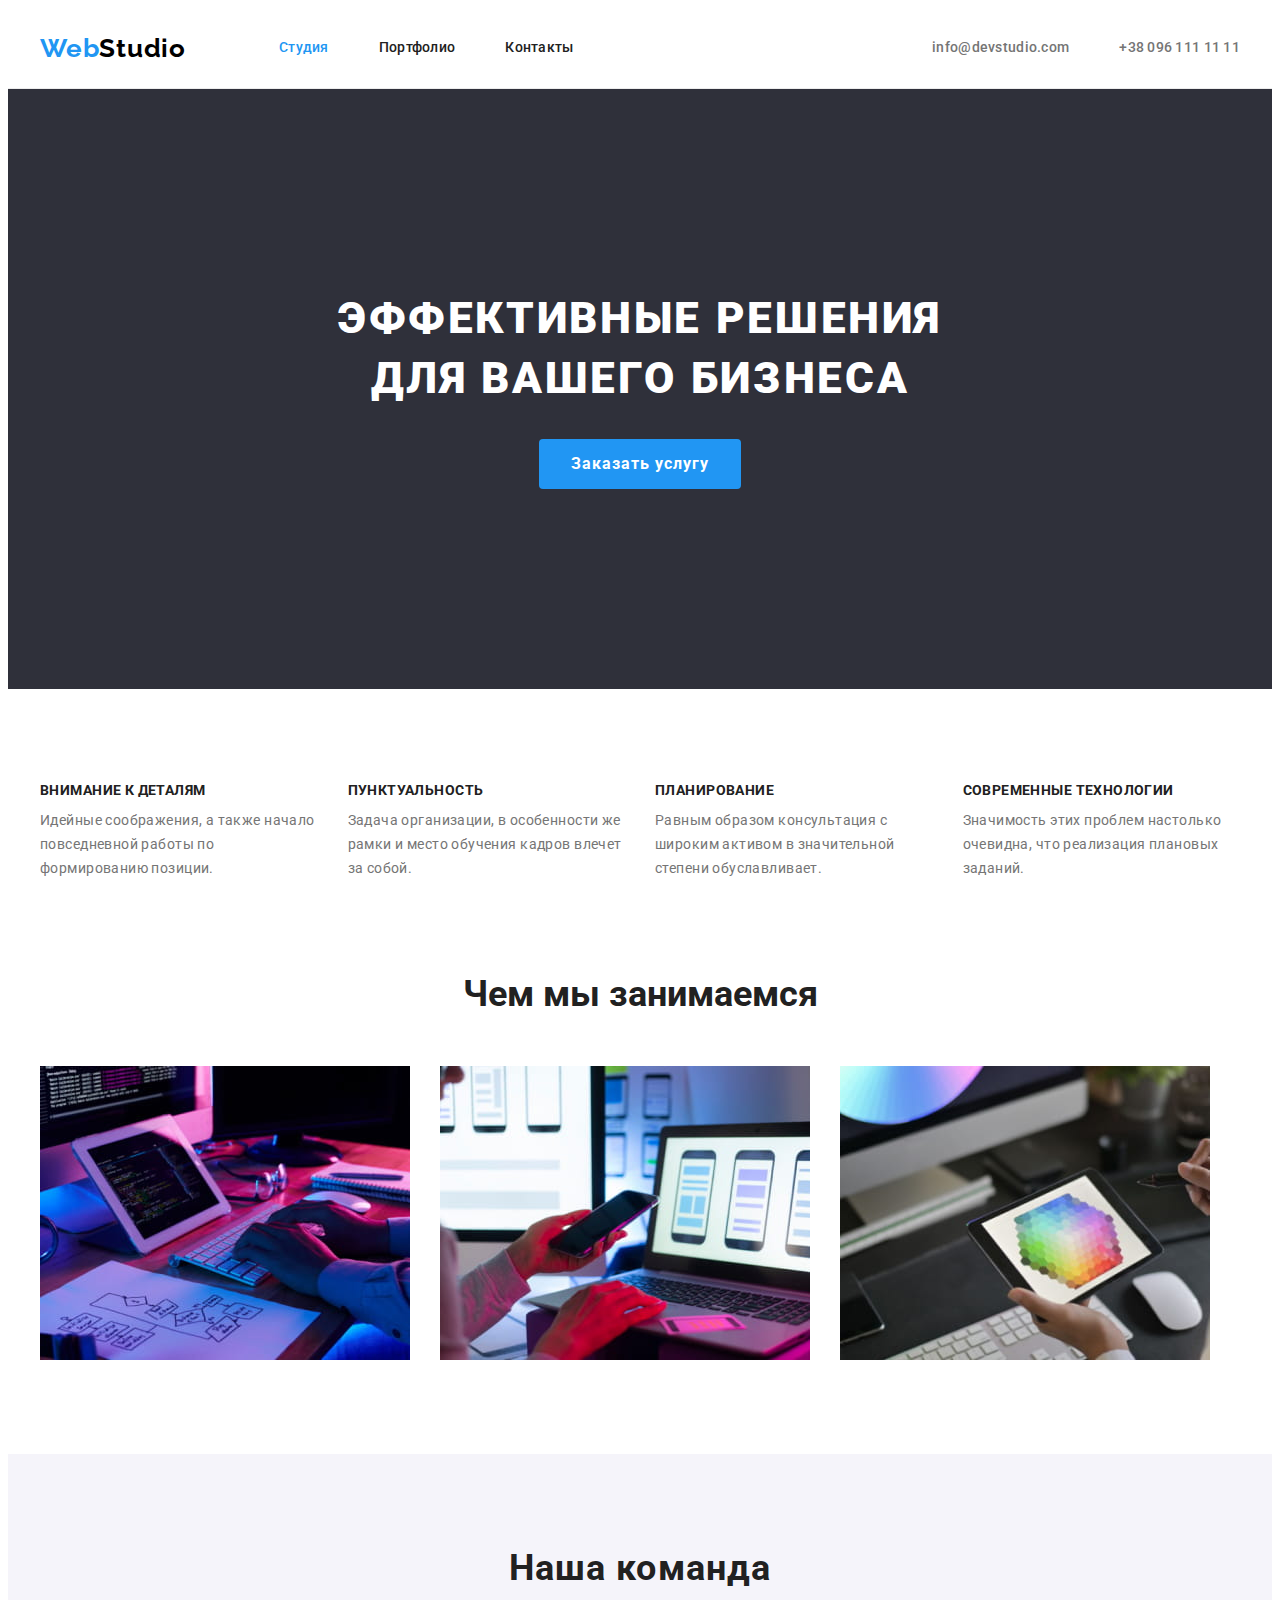
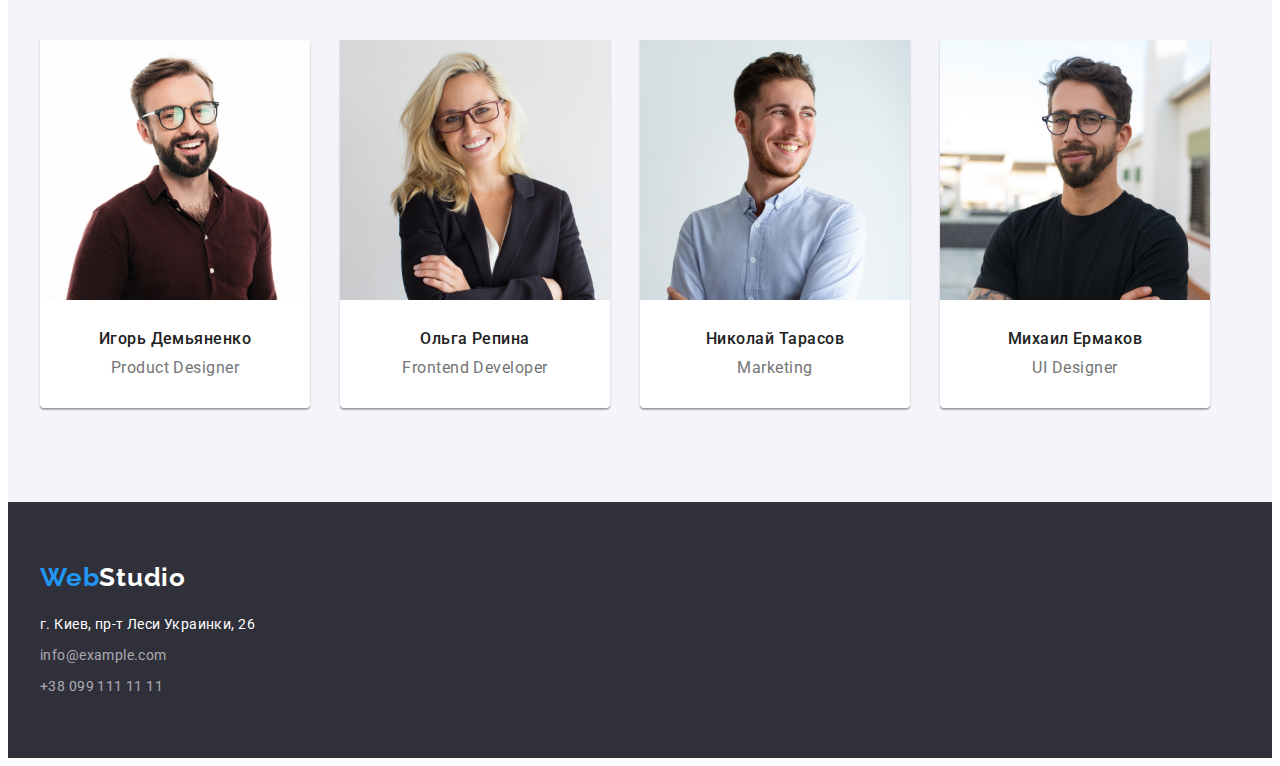
==== index.html @ 776e7631 "Initial commit" ====
<!DOCTYPE html>
<html lang="ru">
  <head>
    <meta charset="UTF-8" />
    <meta http-equiv="X-UA-Compatible" content="IE=edge" />
    <meta name="viewport" content="width=device-width, initial-scale=1.0" />
    <link rel="preconnect" href="https://fonts.googleapis.com" />
    <link rel="preconnect" href="https://fonts.gstatic.com" crossorigin />
    <link
      href="https://fonts.googleapis.com/css2?family=Raleway:wght@700&family=Roboto:wght@400;500;700;900&display=swap"
      rel="stylesheet"
    />
    <link
      rel="stylesheet"
      href="https://cdnjs.cloudflare.com/ajax/libs/modern-normalize/1.1.0/modern-normalize.min.css"
      integrity="sha512-wpPYUAdjBVSE4KJnH1VR1HeZfpl1ub8YT/NKx4PuQ5NmX2tKuGu6U/JRp5y+Y8XG2tV+wKQpNHVUX03MfMFn9Q=="
      crossorigin="anonymous"
      referrerpolicy="no-referrer"
    />
    <link rel="stylesheet" href="./css/styles.css" />

    <title>Студия</title>
  </head>
  <body>
    <!--header-->
    <header class="header">
      <div class="conteiner header-conteiner">
        <nav class="nav">
          <a class="logo link" href="./index.html"><span class="logo-item">Web</span>Studio</a>
          <ul class="list menu-nav">
            <li class="item"><a class="nav-link link current" href="./index.html">Студия</a></li>
            <li class="item"><a class="nav-link link" href="./portfolio.html">Портфолио</a></li>
            <li class="item"><a class="nav-link link" href="./index.html">Контакты</a></li>
          </ul>
        </nav>
        <ul class="list list-contacts">
          <li class="item">
            <a class="link contact" href="mail:info@devstudio.com">info@devstudio.com</a>
          </li>
          <li class="item">
            <a class="link contact" href="tel:+380961111111">+38 096 111 11 11</a>
          </li>
        </ul>
      </div>
    </header>

    <main>
      <!--hero-->
      <section class="hero">
        <div class="conteiner">
          <h1 class="hero-title">Эффективные решения для вашего бизнеса</h1>
          <button class="hero-button" type="button">Заказать услугу</button>
        </div>
      </section>

      <!--services-->
      <section class="services section">
        <div class="conteiner services-flex">
          <h2 class="visualli-hedden">Наши преимущества</h2>
          <ul class="services-list list">
            <li class="services-item">
              <h3 class="title">Внимание к деталям</h3>
              <p class="text">
                Идейные соображения, а также начало повседневной работы по формированию позиции.
              </p>
            </li>
            <li class="services-item">
              <h3 class="title">Пунктуальность</h3>
              <p class="text">
                Задача организации, в особенности же рамки и место обучения кадров влечет за собой.
              </p>
            </li>
            <li class="services-item">
              <h3 class="title">Планирование</h3>
              <p class="text">
                Равным образом консультация с широким активом в значительной степени обуславливает.
              </p>
            </li>
            <li class="services-item">
              <h3 class="title">Современные технологии</h3>
              <p class="text">
                Значимость этих проблем настолько очевидна, что реализация плановых заданий.
              </p>
            </li>
          </ul>
        </div>
      </section>
      <!-- work -->
      <section class="work section">
        <div class="conteiner work-conteiner">
          <h2 class="work-title">Чем мы занимаемся</h2>
          <ul class="work-list list">
            <li class="work-item">
              <img src="./images/img1.jpg" alt="работа над кодом сайта" width="370" height="294" />
            </li>
            <li class="work-item">
              <img
                src="./images/img2.jpg"
                alt="работа над видом сайта для мобильних утройств"
                width="370"
                height="294"
              />
            </li>
            <li class="work-item">
              <img
                src="./images/img3.jpg"
                alt="работа над дизайном сайта"
                width="370"
                height="294"
              />
            </li>
          </ul>
        </div>
      </section>

      <!--team-->
      <section class="team section">
        <div class="conteiner">
          <h2 class="team-title">Наша команда</h2>
          <ul class="team-list list">
            <li class="time-item">
              <img
                src="./images/portret1.jpg"
                alt="Игорь Демьяненко сотрудник"
                width="270"
                height="260"
              />
              <div class="team-conteiner">
                <h3 class="title">Игорь Демьяненко</h3>
                <p class="text">Product Designer</p>
              </div>
            </li>
            <li class="time-item">
              <img
                src="./images/portret2.jpg"
                alt="Ольга Репина сотрудник"
                width="270"
                height="260"
              />
              <div class="team-conteiner">
                <h3 class="title">Ольга Репина</h3>
                <p class="text">Frontend Developer</p>
              </div>
            </li>
            <li class="time-item">
              <img
                src="./images/portret3.jpg"
                alt="Николай Тарасов сотрудник"
                width="270"
                height="260"
              />
              <div class="team-conteiner">
                <h3 class="title">Николай Тарасов</h3>
                <p class="text">Marketing</p>
              </div>
            </li>
            <li class="time-item">
              <img
                src="./images/portret4.jpg"
                alt="Михаил Ермаков сотрудник"
                width="270"
                height="260"
              />
              <div class="team-conteiner">
                <h3 class="title">Михаил Ермаков</h3>
                <p class="text">UI Designer</p>
              </div>
            </li>
          </ul>
        </div>
      </section>
    </main>

    <!--footer-->
    <footer class="footer">
      <div class="conteiner">
        <a class="logo-footer link" href="./index.html"><span class="logo-item">Web</span>Studio</a>

        <address>
          <ul class="list contact">
            <li class="contact-item">
              <a
                class="address-studio link"
                href="https://goo.gl/maps/S373YZFrBdUXJ2mw8"
                rel="noopener nofollow noreferrer"
                target="_blank"
              >
                г. Киев, пр-т Леси Украинки, 26
              </a>
            </li>
            <li class="contact-item">
              <a class="address-contact link" href="mail:info@example.com">info@example.com</a>
            </li>
            <li class="contact-item">
              <a class="address-contact link" href="tel:+380991111111">+38 099 111 11 11</a>
            </li>
          </ul>
        </address>
      </div>
    </footer>
  </body>
</html>
---- css/styles.css ----
:root {
  /* fonts */
  --mein-txt: 'Roboto';
  --secondors-txt: 'Raleway';

  /* text color */
  --mein-text-color: #757575;
  --text-color: #212121;
  --footer-secondori-color: rgba(255, 255, 255, 0.6);
  --logo-txt-color: #000000;
  --white-txt-color: #ffffff;

  /* bg color */
  --hero-bg-color: #2f303a;
  --bg-team: #f5f4fa;
  --white-bg-color: #ffffff;

  /* others */
  --accent-color: #2196f3;
  --button-accent: #188ce8;
  --border-hero-cl: #ececec;
  --border-project-cl: #eeeeee;
}

body {
  color: var(--mein-text-color);
  background-color: var(--white-bg-color);
  font-family: var(--mein-txt), sans-serif;
  font-size: 14px;
}

p,
h1,
h2,
h3,
h4 {
  margin: 0;
}

img {
  display: block;
  max-width: 100%;
  height: auto;
}

address {
  font-style: normal;
}

.section {
  padding-top: 94px;
  padding-bottom: 94px;
}

.conteiner {
  width: 1200px;
  padding-left: 15px;
  padding-right: 15px;
  margin-right: auto;
  margin-left: auto;

  /* outline: 1px solid tomato; */
}

.link {
  text-decoration: none;
}

.list {
  margin: 0;
  padding: 0;
  list-style: none;
}

.visualli-hedden {
  position: absolute;
  width: 1px;
  height: 1px;
  margin: -1px;
  border: 0;
  padding: 0;

  white-space: nowrap;
  clip-path: inset(100%);
  clip: rect(0 0 0 0);
  overflow: hidden;
  pointer-events: none;
  position: absolute;
}
/* index.html */

/* header */

.header {
  border-bottom: 1px solid var(--border-hero-cl);
}

.nav .logo,
.logo-footer {
  color: var(--logo-txt-color);
  font-family: 'Raleway', sans-serif;
  font-weight: 700;
  font-size: 26px;
  line-height: 1.19;
  letter-spacing: 0.03em;
}

.logo.link {
  margin-right: 93px;
}

.logo-item {
  color: var(--accent-color);
}

/* header nav */

.menu-nav,
.list-contacts,
.header-conteiner,
.nav,
.logo.link {
  display: flex;
  align-self: center;
}

.menu-nav > .item:not(:last-child),
.list-contacts > .item:not(:last-child) {
  margin-right: 50px;
}

.nav-link {
  display: inline-block;
  padding-top: 32px;
  padding-bottom: 32px;

  color: var(--text-color);
  font-weight: 500;
  line-height: 1.14;
  letter-spacing: 0.02em;
}

/* header contact */

.list-contacts {
  margin-left: auto;
}

.link.contact {
  display: inline-block;
  padding-top: 32px;
  padding-bottom: 32px;

  color: var(--mein-text-color);
  font-weight: 500;
  line-height: 1.14;
  letter-spacing: 0.02em;
}

.list .link.current,
.list .link:hover,
.list .link:focus {
  color: var(--accent-color);
}

/* hero */

.hero {
  padding: 200px 0;
  background: var(--hero-bg-color);
}
.hero-title {
  display: block;
  width: 696px;
  margin-right: auto;
  margin-left: auto;
  margin-bottom: 30px;

  color: var(--white-txt-color);
  font-weight: 900;
  font-size: 44px;
  line-height: 1.36;
  text-align: center;
  letter-spacing: 0.06em;
  text-transform: uppercase;
}

.hero-button {
  display: block;
  min-width: 200px;
  min-height: 50px;
  margin-right: auto;
  margin-left: auto;
  border: 0;
  padding: 10px 32px;

  color: var(--white-txt-color);
  background-color: var(--accent-color);
  font-family: inherit;
  cursor: pointer;
  font-weight: 700;
  font-size: 16px;
  line-height: 1.88;
  letter-spacing: 0.06em;
  border-radius: 4px;
}

.hero-button:hover,
.hero-button:focus {
  background-color: var(--button-accent);
}

/* main */

.services .title {
  color: var(--text-color);
}

/* services */

.services-flex .services-list {
  display: flex;
  flex-wrap: wrap;
}

.services-item {
  width: 270px;
  margin-right: 30px;
  flex-basis: calc((100% - 90px) / 4);
}

.services-item:nth-child(4n) {
  margin-right: 0;
}

.services .title {
  margin-bottom: 10px;
  font-size: 14px;
  font-weight: 700;
  line-height: 1.14;
  letter-spacing: 0.03em;
  text-transform: uppercase;
}

.services .text {
  line-height: 1.71;
  letter-spacing: 0.03em;
}

/* work */

.work {
  padding-top: 0;
}

.work-title {
  margin-bottom: 50px;

  color: var(--text-color);
  font-weight: 700;
  font-size: 36px;
  line-height: 1.16;
  text-align: center;
}

.work-list {
  display: flex;
  flex-wrap: wrap;
}

.work-item {
  margin-right: 30px;
}

.work-item:nth-child(3n) {
  margin-right: 0;
}

/* team */

.team {
  background-color: var(--bg-team);
}

.team-title {
  margin-bottom: 50px;

  color: var(--text-color);
  font-weight: 700;
  font-size: 36px;
  line-height: 1.16;
  letter-spacing: 0.03em;
  text-align: center;
}

.team-list {
  display: flex;
  flex-wrap: wrap;
}

.time-item {
  flex-basis: calc((100% - 30 * 3) / 4);
  margin-right: 30px;

  background-color: #fff;
  box-shadow: 0px 1px 3px rgba(0, 0, 0, 0.12), 0px 1px 1px rgba(0, 0, 0, 0.14),
    0px 2px 1px rgba(0, 0, 0, 0.2);
  border-radius: 0px 0px 4px 4px;
}

.time-item:nth-child(4n) {
  margin-right: 0;
}

.team-conteiner {
  padding-top: 30px;
  padding-bottom: 30px;
}

.team-list .title {
  margin-bottom: 10px;

  text-align: center;
  color: var(--text-color);
  font-weight: 500;
  font-size: 16px;
  letter-spacing: 0.03em;
  line-height: 1.18;
}

.team .text {
  text-align: center;
  font-size: 16px;
  line-height: 1.18;
  letter-spacing: 0.03em;
}
/* footer */

.footer {
  padding-top: 60px;
  padding-bottom: 60px;

  background-color: var(--hero-bg-color);
}

.logo-footer {
  display: inline-block;
  margin-bottom: 20px;
  color: var(--white-txt-color);
}

.contact-item {
  margin-bottom: 7px;
}

.contact-item:last-child {
  margin-bottom: 0;
}

.contact .address-studio {
  color: var(--white-txt-color);
  line-height: 1.71;
  letter-spacing: 0.03em;
}

.contact .address-contact {
  color: var(--footer-secondori-color);
  line-height: 1.71;
  letter-spacing: 0.03em;
}

/* portfolio.html */

.filter-list {
  display: flex;
  justify-content: center;
  margin-bottom: 50px;
}

.filter-item:not(:last-child) {
  margin-right: 8px;
}

.filter .button {
  padding: 6px 22px;
  border: 0;

  color: var(--text-color);
  background: var(--bg-team);

  font-family: inherit;
  cursor: pointer;
  font-weight: 500;
  font-size: 16px;
  line-height: 1.62;
  letter-spacing: 0.03em;
  text-align: center;
  border-radius: 4px;
}
.filter .button:focus,
.filter .button:hover {
  background-color: var(--accent-color);
  color: var(--white-txt-color);

  box-shadow: 0px 3px 1px rgba(0, 0, 0, 0.1), 0px 1px 2px rgba(0, 0, 0, 0.08),
    0px 2px 2px rgba(0, 0, 0, 0.12);
}

.project-list {
  display: flex;
  flex-wrap: wrap;
}

.project-item {
  margin-right: 30px;
  margin-bottom: 30px;
  flex-basis: calc((100% - 30px * 2) / 3);
}

.project-item:nth-child(3n) {
  margin-right: 0;
}

.project-item:nth-last-child(-n + 3) {
  margin-bottom: 0;
}

.project-link {
  text-decoration: none;
}

.txt-conteiner {
  padding: 20px 24px;
  border-right: 1px solid var(--border-project-cl);
  border-bottom: 1px solid var(--border-project-cl);
  border-left: 1px solid var(--border-project-cl);
}

.project-list .title {
  color: var(--text-color);
  font-weight: 700;
  font-size: 18px;
  line-height: 2;
  letter-spacing: 0.06em;
}

.project-list .text {
  color: var(--mein-text-color);
  font-size: 16px;
  line-height: 1.88;
  letter-spacing: 0.03em;
}
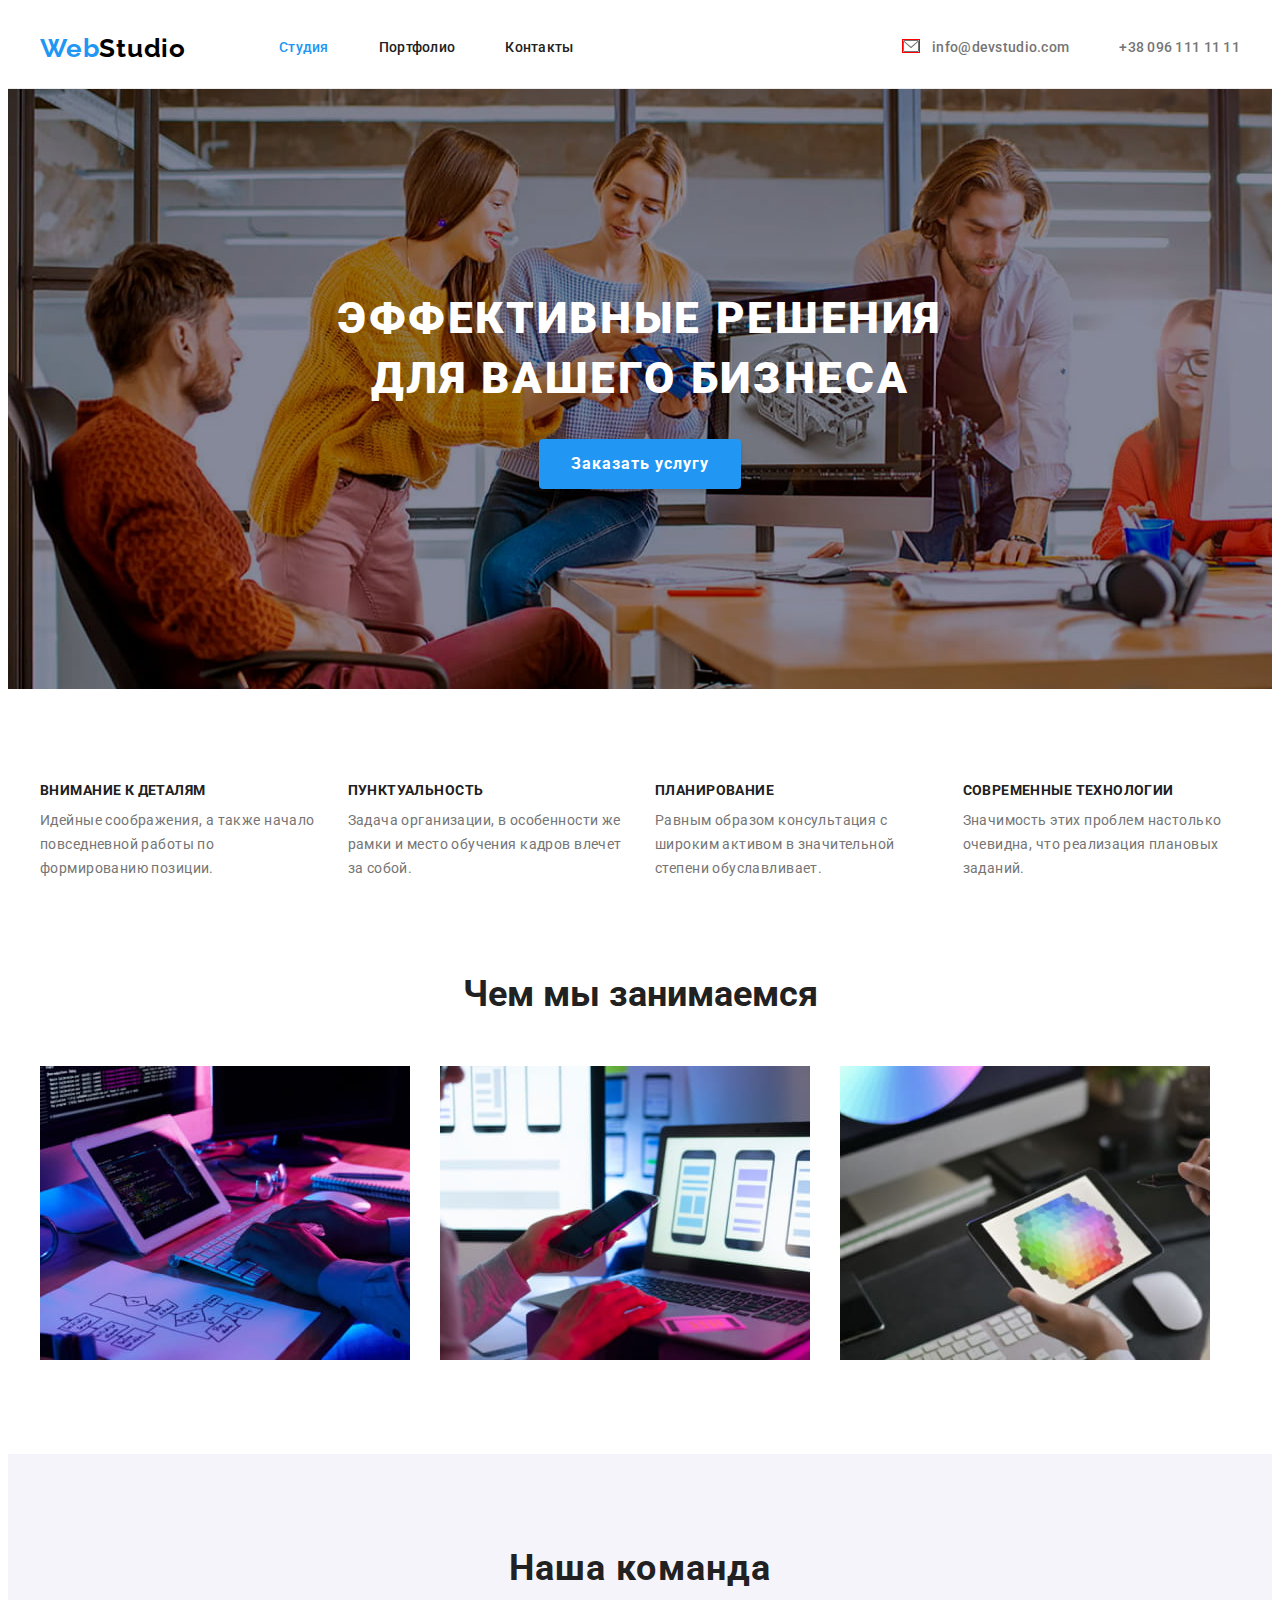
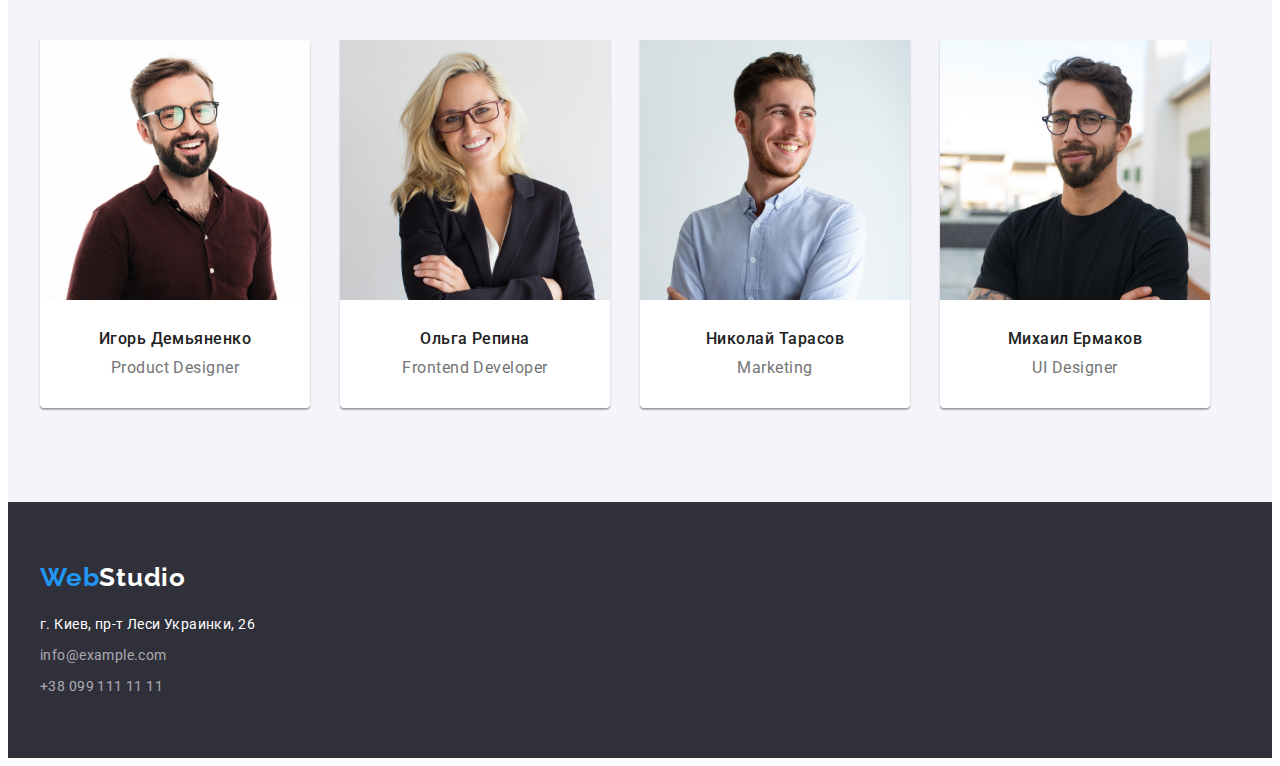
==== commit 6d7be952: "help" ====
--- a/index.html
+++ b/index.html
@@ -34,7 +34,7 @@
           </ul>
         </nav>
         <ul class="list list-contacts">
-          <li class="item">
+          <li class="item icon-envelope">
             <a class="link contact" href="mail:info@devstudio.com">info@devstudio.com</a>
           </li>
           <li class="item">
@@ -43,10 +43,9 @@
         </ul>
       </div>
     </header>
-
     <main>
       <!--hero-->
-      <section class="hero">
+      <section class="hero hero-bg">
         <div class="conteiner">
           <h1 class="hero-title">Эффективные решения для вашего бизнеса</h1>
           <button class="hero-button" type="button">Заказать услугу</button>
--- a/css/styles.css
+++ b/css/styles.css
@@ -157,6 +157,18 @@
   letter-spacing: 0.02em;
 }
 
+.icon-envelope::before {
+  display: inline-block;
+  content: '';
+  background-image: url(../images/envelope.svg);
+  margin-right: 10px;
+  align-items: center;
+
+  width: 16px;
+  height: 12px;
+  outline: 1px solid red;
+}
+
 .list .link.current,
 .list .link:hover,
 .list .link:focus {
@@ -167,8 +179,14 @@
 
 .hero {
   padding: 200px 0;
-  background: var(--hero-bg-color);
-}
+
+  background-color: var(--hero-bg-color);
+}
+
+.hero-bg {
+  background-image: url(../images/bg-hero.jpg);
+}
+
 .hero-title {
   display: block;
   width: 696px;
@@ -194,8 +212,6 @@
   border: 0;
   padding: 10px 32px;
 
-  color: var(--white-txt-color);
-  background-color: var(--accent-color);
   font-family: inherit;
   cursor: pointer;
   font-weight: 700;
@@ -203,6 +219,10 @@
   line-height: 1.88;
   letter-spacing: 0.06em;
   border-radius: 4px;
+
+  box-shadow: 0px 4px 4px rgba(0, 0, 0, 0.15);
+  color: var(--white-txt-color);
+  background-color: var(--accent-color);
 }
 
 .hero-button:hover,
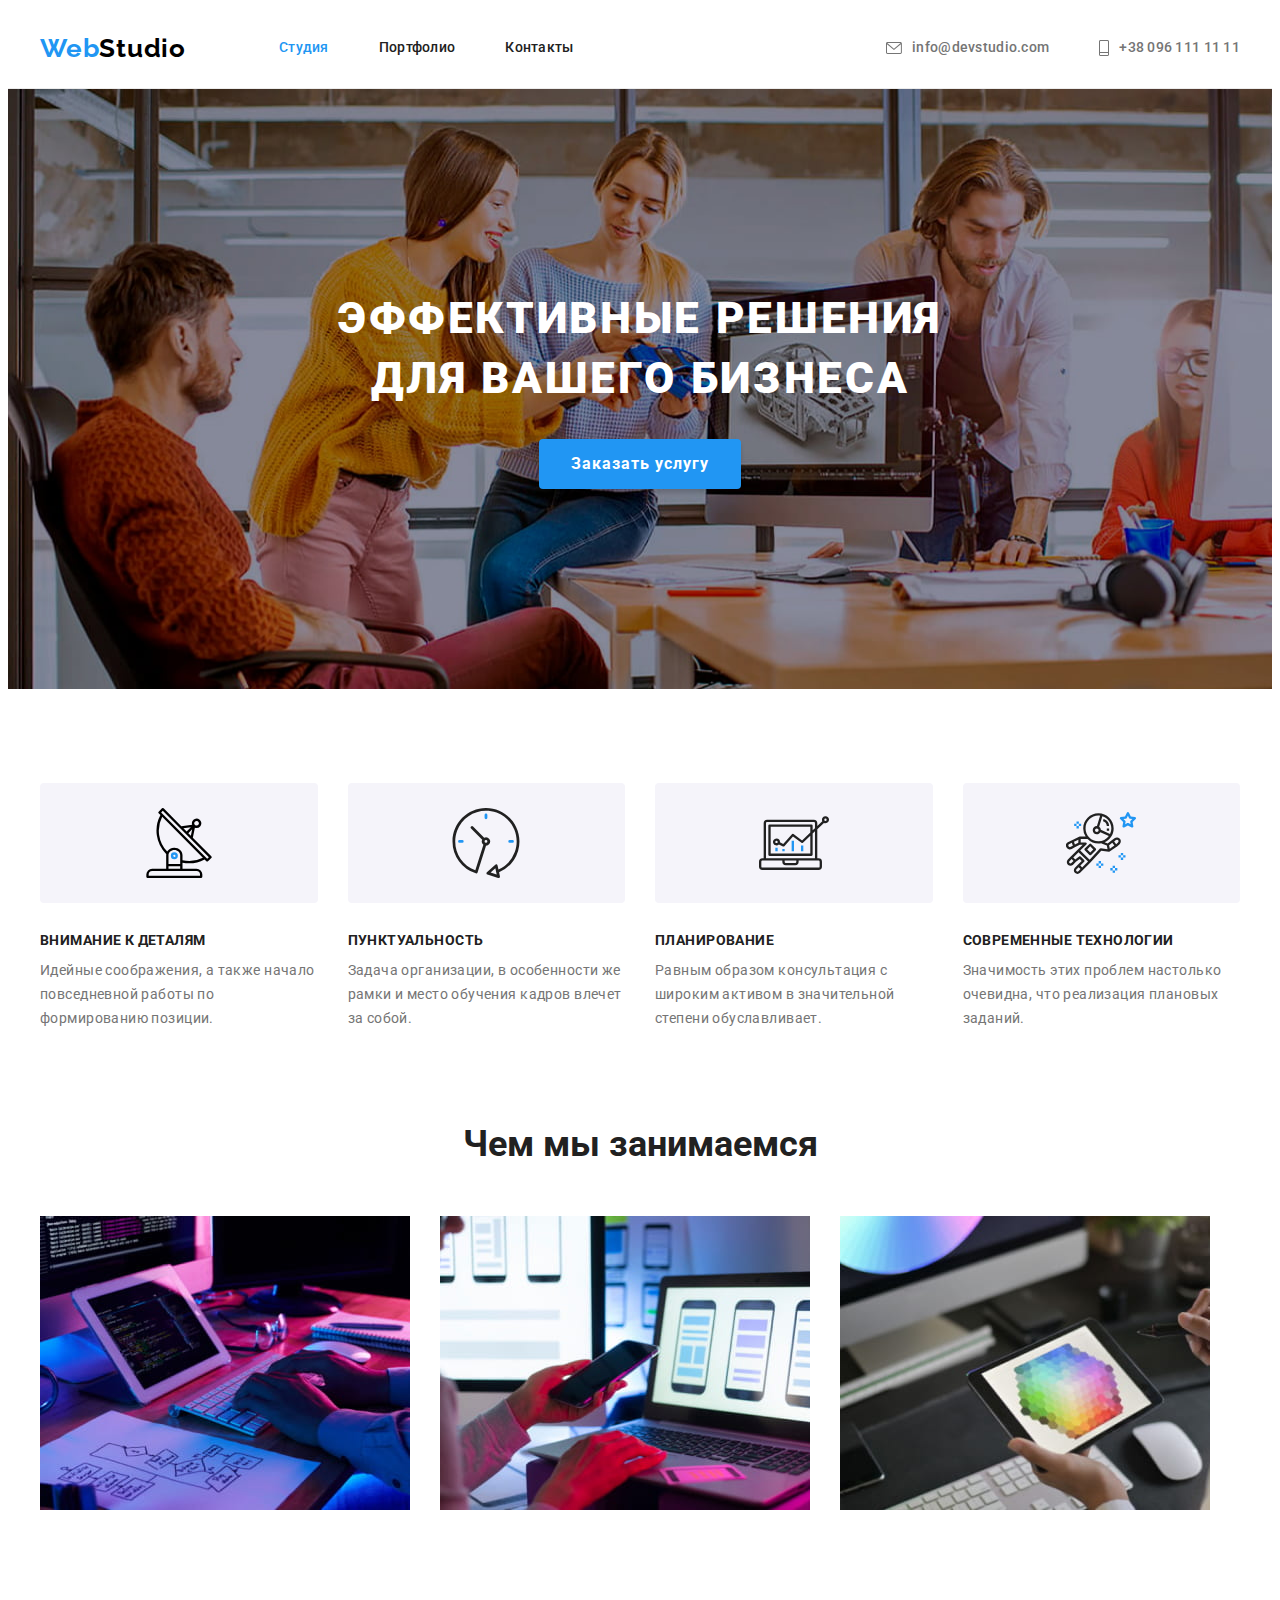
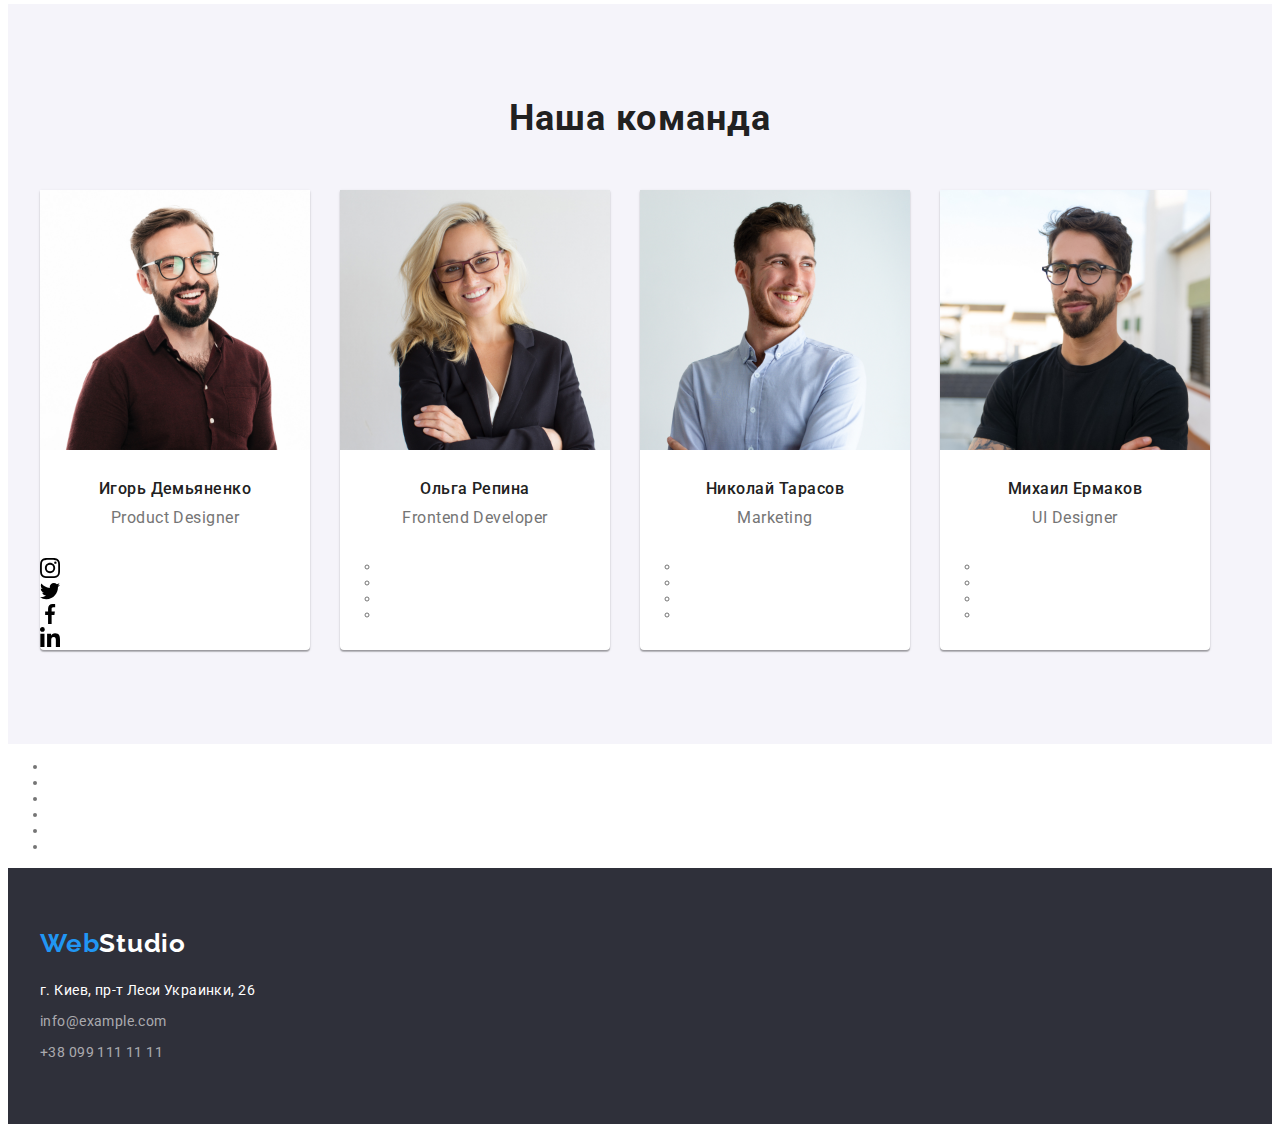
==== commit b84af6d5: "add svg" ====
--- a/index.html
+++ b/index.html
@@ -4,6 +4,7 @@
     <meta charset="UTF-8" />
     <meta http-equiv="X-UA-Compatible" content="IE=edge" />
     <meta name="viewport" content="width=device-width, initial-scale=1.0" />
+    <title>Студия</title>
     <link rel="preconnect" href="https://fonts.googleapis.com" />
     <link rel="preconnect" href="https://fonts.gstatic.com" crossorigin />
     <link
@@ -18,9 +19,8 @@
       referrerpolicy="no-referrer"
     />
     <link rel="stylesheet" href="./css/styles.css" />
-
-    <title>Студия</title>
   </head>
+
   <body>
     <!--header-->
     <header class="header">
@@ -34,11 +34,17 @@
           </ul>
         </nav>
         <ul class="list list-contacts">
-          <li class="item icon-envelope">
-            <a class="link contact" href="mail:info@devstudio.com">info@devstudio.com</a>
+          <li class="item header-contact-item">
+            <svg class="icon-envelope" width="16px" height="12px">
+              <use href="./images/symbol-defs.svg#icon-envelope"></use>
+            </svg>
+            <a class="link contact" href="mail:info@devstudio.com"> info@devstudio.com </a>
           </li>
-          <li class="item">
-            <a class="link contact" href="tel:+380961111111">+38 096 111 11 11</a>
+          <li class="item header-contact-item">
+            <svg class="icon-vector" width="10px" height="16px">
+              <use href="./images/symbol-defs.svg#icon-vector"></use>
+            </svg>
+            <a class="link contact" href="tel:+380961111111"> +38 096 111 11 11 </a>
           </li>
         </ul>
       </div>
@@ -56,6 +62,28 @@
       <section class="services section">
         <div class="conteiner services-flex">
           <h2 class="visualli-hedden">Наши преимущества</h2>
+          <ul class="list-icon list">
+            <li class="icon-item">
+              <svg class="services-icon" width="70px" height="70px">
+                <use href="./images/symbol-defs.svg#icon-antenna"></use>
+              </svg>
+            </li>
+            <li class="icon-item">
+              <svg class="services-icon" width="70px" height="70px">
+                <use href="./images/symbol-defs.svg#icon-clock"></use>
+              </svg>
+            </li>
+            <li class="icon-item">
+              <svg class="services-icon" width="70px" height="70px  ">
+                <use href="./images/symbol-defs.svg#icon-diagram"></use>
+              </svg>
+            </li>
+            <li class="icon-item">
+              <svg class="services-icon" width="70px" height="70px">
+                <use href="./images/symbol-defs.svg#icon-astronaut"></use>
+              </svg>
+            </li>
+          </ul>
           <ul class="services-list list">
             <li class="services-item">
               <h3 class="title">Внимание к деталям</h3>
@@ -63,19 +91,19 @@
                 Идейные соображения, а также начало повседневной работы по формированию позиции.
               </p>
             </li>
-            <li class="services-item">
+            <li class="services-item icon-clock">
               <h3 class="title">Пунктуальность</h3>
               <p class="text">
                 Задача организации, в особенности же рамки и место обучения кадров влечет за собой.
               </p>
             </li>
-            <li class="services-item">
+            <li class="services-item icon-diagram">
               <h3 class="title">Планирование</h3>
               <p class="text">
                 Равным образом консультация с широким активом в значительной степени обуславливает.
               </p>
             </li>
-            <li class="services-item">
+            <li class="services-item icon-astronaut">
               <h3 class="title">Современные технологии</h3>
               <p class="text">
                 Значимость этих проблем настолько очевидна, что реализация плановых заданий.
@@ -128,6 +156,36 @@
                 <h3 class="title">Игорь Демьяненко</h3>
                 <p class="text">Product Designer</p>
               </div>
+              <ul class="list">
+                <li>
+                  <a href="./index.html">
+                    <svg width="20px" height="20px">
+                      <use href="./images/symbol-defs.svg#icon-instagram"></use>
+                    </svg>
+                  </a>
+                </li>
+                <li>
+                  <a href="./index.html">
+                    <svg width="20px" height="20px">
+                      <use href="./images/symbol-defs.svg#icon-twitter"></use>
+                    </svg>
+                  </a>
+                </li>
+                <li>
+                  <a href="./index.html">
+                    <svg width="20px" height="20px">
+                      <use href="./images/symbol-defs.svg#icon-facebook"></use>
+                    </svg>
+                  </a>
+                </li>
+                <li>
+                  <a href="./index.html">
+                    <svg width="20px" height="20px">
+                      <use href="./images/symbol-defs.svg#icon-linkedin"></use>
+                    </svg>
+                  </a>
+                </li>
+              </ul>
             </li>
             <li class="time-item">
               <img
@@ -140,6 +198,12 @@
                 <h3 class="title">Ольга Репина</h3>
                 <p class="text">Frontend Developer</p>
               </div>
+              <ul>
+                <li></li>
+                <li></li>
+                <li></li>
+                <li></li>
+              </ul>
             </li>
             <li class="time-item">
               <img
@@ -152,6 +216,12 @@
                 <h3 class="title">Николай Тарасов</h3>
                 <p class="text">Marketing</p>
               </div>
+              <ul>
+                <li></li>
+                <li></li>
+                <li></li>
+                <li></li>
+              </ul>
             </li>
             <li class="time-item">
               <img
@@ -164,9 +234,27 @@
                 <h3 class="title">Михаил Ермаков</h3>
                 <p class="text">UI Designer</p>
               </div>
-            </li>
-          </ul>
-        </div>
+              <ul>
+                <li></li>
+                <li></li>
+                <li></li>
+                <li></li>
+              </ul>
+            </li>
+          </ul>
+        </div>
+      </section>
+
+      <!-- clients -->
+      <section>
+        <ul>
+          <li></li>
+          <li></li>
+          <li></li>
+          <li></li>
+          <li></li>
+          <li></li>
+        </ul>
       </section>
     </main>
 
--- a/css/styles.css
+++ b/css/styles.css
@@ -9,17 +9,20 @@
   --footer-secondori-color: rgba(255, 255, 255, 0.6);
   --logo-txt-color: #000000;
   --white-txt-color: #ffffff;
+  --icon-header-cl: #757575;
 
   /* bg color */
   --hero-bg-color: #2f303a;
   --bg-team: #f5f4fa;
   --white-bg-color: #ffffff;
+  --bg-icon-sevices: #f5f4fa;
 
   /* others */
   --accent-color: #2196f3;
   --button-accent: #188ce8;
   --border-hero-cl: #ececec;
   --border-project-cl: #eeeeee;
+  --icon-team-cl: #afb1b8;
 }
 
 body {
@@ -157,16 +160,20 @@
   letter-spacing: 0.02em;
 }
 
-.icon-envelope::before {
-  display: inline-block;
-  content: '';
-  background-image: url(../images/envelope.svg);
+.header-contact-item {
+  display: flex;
+  align-items: center;
+}
+
+.icon-envelope,
+.icon-vector {
   margin-right: 10px;
-  align-items: center;
-
-  width: 16px;
-  height: 12px;
-  outline: 1px solid red;
+  fill: var(--icon-header-cl);
+}
+
+.icon-envelope:hover,
+.icon-envelope:focus {
+  fill: var(--accent-color);
 }
 
 .list .link.current,
@@ -178,13 +185,17 @@
 /* hero */
 
 .hero {
+  margin: auto;
   padding: 200px 0;
 
   background-color: var(--hero-bg-color);
 }
 
 .hero-bg {
-  background-image: url(../images/bg-hero.jpg);
+  max-width: 1600px;
+
+  background-image: url(../images/bg-hero.jpg),
+    linear-gradient(to right, rgba(47, 48, 58, 0.4), rgba(47, 48, 58, 0.4));
 }
 
 .hero-title {
@@ -238,7 +249,29 @@
 
 /* services */
 
-.services-flex .services-list {
+.list-icon {
+  display: flex;
+}
+
+.icon-item {
+  display: flex;
+  justify-content: center;
+  align-items: center;
+  width: 270px;
+  height: 120px;
+  margin-right: 30px;
+  margin-bottom: 30px;
+  flex-basis: calc((100% - 90px) / 4);
+
+  border-radius: 4px;
+  background-color: var(--bg-icon-sevices);
+}
+
+.icon-item:last-child {
+  margin-right: 0;
+}
+
+.services-list {
   display: flex;
   flex-wrap: wrap;
 }
@@ -354,6 +387,7 @@
   line-height: 1.18;
   letter-spacing: 0.03em;
 }
+
 /* footer */
 
 .footer {
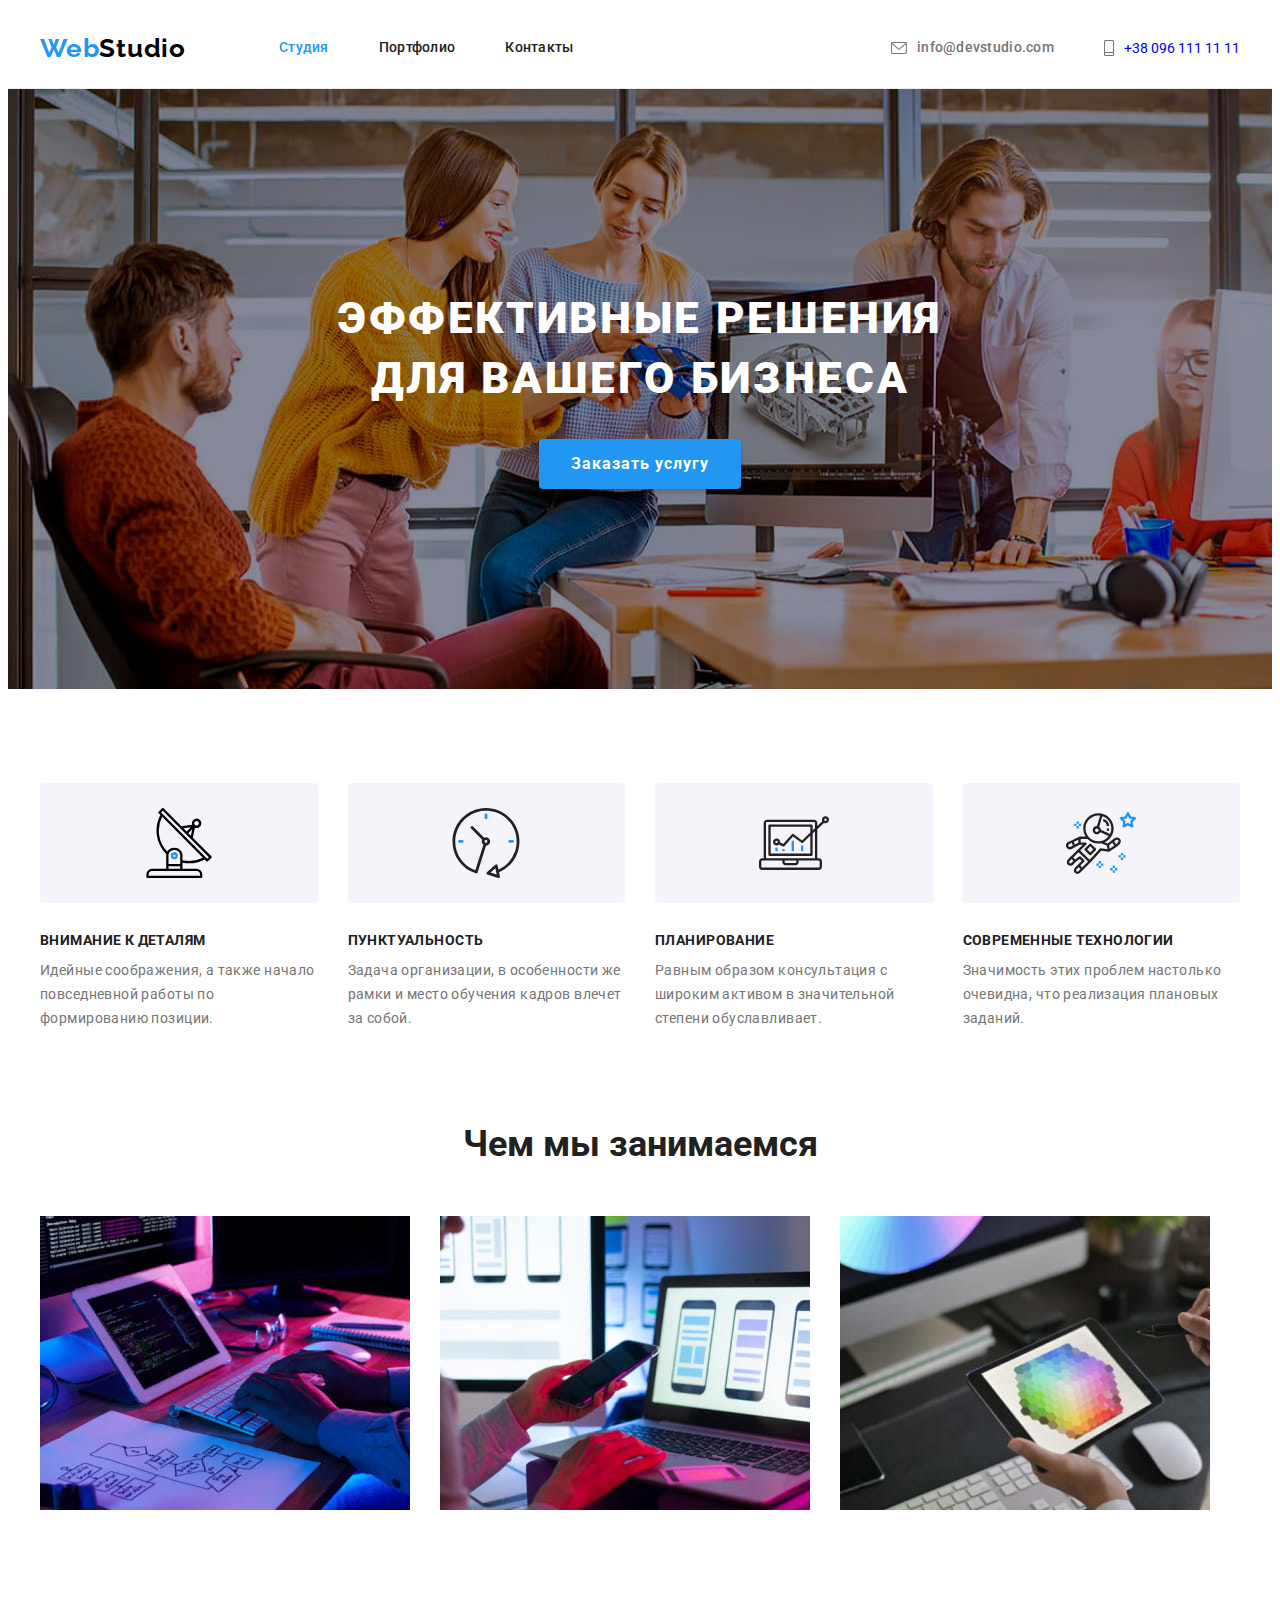
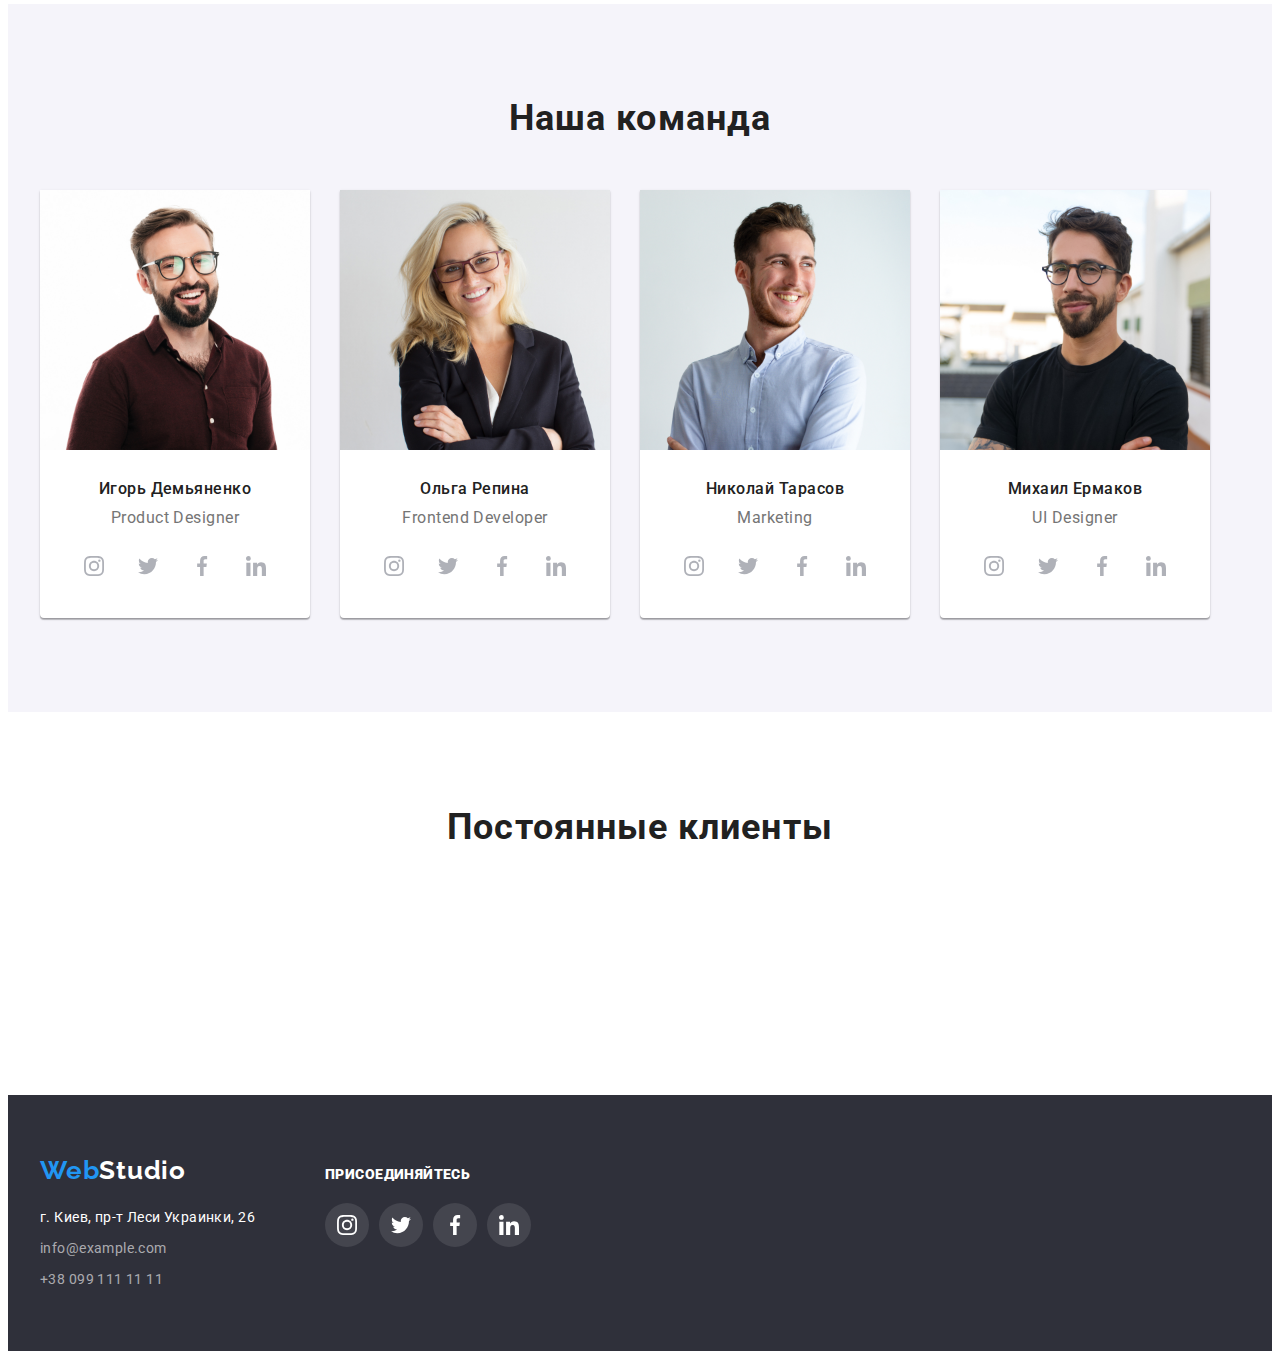
==== commit ce1fb21c: "add soclinc taem" ====
--- a/index.html
+++ b/index.html
@@ -38,7 +38,7 @@
             <svg class="icon-envelope" width="16px" height="12px">
               <use href="./images/symbol-defs.svg#icon-envelope"></use>
             </svg>
-            <a class="link contact" href="mail:info@devstudio.com"> info@devstudio.com </a>
+            <a class="link link-contact" href="mail:info@devstudio.com"> info@devstudio.com </a>
           </li>
           <li class="item header-contact-item">
             <svg class="icon-vector" width="10px" height="16px">
@@ -156,31 +156,31 @@
                 <h3 class="title">Игорь Демьяненко</h3>
                 <p class="text">Product Designer</p>
               </div>
-              <ul class="list">
-                <li>
-                  <a href="./index.html">
-                    <svg width="20px" height="20px">
+              <ul class="list socials-linc-list">
+                <li class="team-icon-item">
+                  <a class="social-linc" href="./index.html">
+                    <svg class="social-icon" width="20px" height="20px">
                       <use href="./images/symbol-defs.svg#icon-instagram"></use>
                     </svg>
                   </a>
                 </li>
-                <li>
-                  <a href="./index.html">
-                    <svg width="20px" height="20px">
+                <li class="team-icon-item">
+                  <a class="social-linc" href="./index.html">
+                    <svg class="social-icon" width="20px" height="20px">
                       <use href="./images/symbol-defs.svg#icon-twitter"></use>
                     </svg>
                   </a>
                 </li>
-                <li>
-                  <a href="./index.html">
-                    <svg width="20px" height="20px">
+                <li class="team-icon-item">
+                  <a class="social-linc" href="./index.html">
+                    <svg class="social-icon" width="20px" height="20px">
                       <use href="./images/symbol-defs.svg#icon-facebook"></use>
                     </svg>
                   </a>
                 </li>
-                <li>
-                  <a href="./index.html">
-                    <svg width="20px" height="20px">
+                <li class="team-icon-item">
+                  <a class="social-linc" href="./index.html">
+                    <svg class="social-icon" width="20px" height="20px">
                       <use href="./images/symbol-defs.svg#icon-linkedin"></use>
                     </svg>
                   </a>
@@ -198,11 +198,35 @@
                 <h3 class="title">Ольга Репина</h3>
                 <p class="text">Frontend Developer</p>
               </div>
-              <ul>
-                <li></li>
-                <li></li>
-                <li></li>
-                <li></li>
+              <ul class="list socials-linc-list">
+                <li class="team-icon-item">
+                  <a class="social-linc" href="./index.html">
+                    <svg class="social-icon" width="20px" height="20px">
+                      <use href="./images/symbol-defs.svg#icon-instagram"></use>
+                    </svg>
+                  </a>
+                </li>
+                <li class="team-icon-item">
+                  <a class="social-linc" href="./index.html">
+                    <svg class="social-icon" width="20px" height="20px">
+                      <use href="./images/symbol-defs.svg#icon-twitter"></use>
+                    </svg>
+                  </a>
+                </li>
+                <li class="team-icon-item">
+                  <a class="social-linc" href="./index.html">
+                    <svg class="social-icon" width="20px" height="20px">
+                      <use href="./images/symbol-defs.svg#icon-facebook"></use>
+                    </svg>
+                  </a>
+                </li>
+                <li class="team-icon-item">
+                  <a class="social-linc" href="./index.html">
+                    <svg class="social-icon" width="20px" height="20px">
+                      <use href="./images/symbol-defs.svg#icon-linkedin"></use>
+                    </svg>
+                  </a>
+                </li>
               </ul>
             </li>
             <li class="time-item">
@@ -216,11 +240,35 @@
                 <h3 class="title">Николай Тарасов</h3>
                 <p class="text">Marketing</p>
               </div>
-              <ul>
-                <li></li>
-                <li></li>
-                <li></li>
-                <li></li>
+              <ul class="list socials-linc-list">
+                <li class="team-icon-item">
+                  <a class="social-linc" href="./index.html">
+                    <svg class="social-icon" width="20px" height="20px">
+                      <use href="./images/symbol-defs.svg#icon-instagram"></use>
+                    </svg>
+                  </a>
+                </li>
+                <li class="team-icon-item">
+                  <a class="social-linc" href="./index.html">
+                    <svg class="social-icon" width="20px" height="20px">
+                      <use href="./images/symbol-defs.svg#icon-twitter"></use>
+                    </svg>
+                  </a>
+                </li>
+                <li class="team-icon-item">
+                  <a class="social-linc" href="./index.html">
+                    <svg class="social-icon" width="20px" height="20px">
+                      <use href="./images/symbol-defs.svg#icon-facebook"></use>
+                    </svg>
+                  </a>
+                </li>
+                <li class="team-icon-item">
+                  <a class="social-linc" href="./index.html">
+                    <svg class="social-icon" width="20px" height="20px">
+                      <use href="./images/symbol-defs.svg#icon-linkedin"></use>
+                    </svg>
+                  </a>
+                </li>
               </ul>
             </li>
             <li class="time-item">
@@ -234,11 +282,35 @@
                 <h3 class="title">Михаил Ермаков</h3>
                 <p class="text">UI Designer</p>
               </div>
-              <ul>
-                <li></li>
-                <li></li>
-                <li></li>
-                <li></li>
+              <ul class="list socials-linc-list">
+                <li class="team-icon-item">
+                  <a class="social-linc" href="./index.html">
+                    <svg class="social-icon" width="20px" height="20px">
+                      <use href="./images/symbol-defs.svg#icon-instagram"></use>
+                    </svg>
+                  </a>
+                </li>
+                <li class="team-icon-item">
+                  <a class="social-linc" href="./index.html">
+                    <svg class="social-icon" width="20px" height="20px">
+                      <use href="./images/symbol-defs.svg#icon-twitter"></use>
+                    </svg>
+                  </a>
+                </li>
+                <li class="team-icon-item">
+                  <a class="social-linc" href="./index.html">
+                    <svg class="social-icon" width="20px" height="20px">
+                      <use href="./images/symbol-defs.svg#icon-facebook"></use>
+                    </svg>
+                  </a>
+                </li>
+                <li class="team-icon-item">
+                  <a class="social-linc" href="./index.html">
+                    <svg class="social-icon" width="20px" height="20px">
+                      <use href="./images/symbol-defs.svg#icon-linkedin"></use>
+                    </svg>
+                  </a>
+                </li>
               </ul>
             </li>
           </ul>
@@ -246,43 +318,108 @@
       </section>
 
       <!-- clients -->
-      <section>
-        <ul>
-          <li></li>
-          <li></li>
-          <li></li>
-          <li></li>
-          <li></li>
-          <li></li>
-        </ul>
+      <section class="clients section">
+        <div class="conteiner">
+          <h2 class="client-title">Постоянные клиенты</h2>
+          <ul class="list clients-list">
+            <li>
+              <svg width="106px" heigth="60px">
+                <use href=""></use>
+              </svg>
+            </li>
+            <li>
+              <svg width="106px" heigth="60px">
+                <use href=""></use>
+              </svg>
+            </li>
+            <li>
+              <svg width="106px" heigth="60px">
+                <use href=""></use>
+              </svg>
+            </li>
+            <li>
+              <svg width="106px" heigth="60px">
+                <use href=""></use>
+              </svg>
+            </li>
+            <li>
+              <svg width="106px" heigth="60px">
+                <use href=""></use>
+              </svg>
+            </li>
+            <li>
+              <svg width="106px" heigth="60px">
+                <use href=""></use>
+              </svg>
+            </li>
+          </ul>
+        </div>
       </section>
     </main>
 
     <!--footer-->
     <footer class="footer">
-      <div class="conteiner">
-        <a class="logo-footer link" href="./index.html"><span class="logo-item">Web</span>Studio</a>
-
-        <address>
-          <ul class="list contact">
-            <li class="contact-item">
-              <a
-                class="address-studio link"
-                href="https://goo.gl/maps/S373YZFrBdUXJ2mw8"
-                rel="noopener nofollow noreferrer"
-                target="_blank"
-              >
-                г. Киев, пр-т Леси Украинки, 26
+      <div class="conteiner conteiner-flex">
+        <div>
+          <a class="logo-footer link" href="./index.html">
+            <span class="logo-item">Web</span>Studio
+          </a>
+
+          <address>
+            <ul class="list contact">
+              <li class="contact-item">
+                <a
+                  class="address-studio link"
+                  href="https://goo.gl/maps/S373YZFrBdUXJ2mw8"
+                  rel="noopener nofollow noreferrer"
+                  target="_blank"
+                >
+                  г. Киев, пр-т Леси Украинки, 26
+                </a>
+              </li>
+              <li class="contact-item">
+                <a class="address-contact link" href="mail:info@example.com">info@example.com</a>
+              </li>
+              <li class="contact-item">
+                <a class="address-contact link" href="tel:+380991111111">+38 099 111 11 11</a>
+              </li>
+            </ul>
+          </address>
+        </div>
+
+        <div class="footer-social-conteiner">
+          <h1 class="title-social"><strong>присоединяйтесь</strong></h1>
+          <ul class="list footer-socials-list">
+            <li>
+              <a class="footer-social-linc" href="./index.html">
+                <svg class="footer-social-icon" width="20px" height="20px">
+                  <use href="./images/symbol-defs.svg#icon-instagram"></use>
+                </svg>
               </a>
             </li>
-            <li class="contact-item">
-              <a class="address-contact link" href="mail:info@example.com">info@example.com</a>
-            </li>
-            <li class="contact-item">
-              <a class="address-contact link" href="tel:+380991111111">+38 099 111 11 11</a>
-            </li>
-          </ul>
-        </address>
+            <li class="team-icon-item">
+              <a class="footer-social-linc" href="./index.html">
+                <svg class="footer-social-icon" width="20px" height="20px">
+                  <use href="./images/symbol-defs.svg#icon-twitter"></use>
+                </svg>
+              </a>
+            </li>
+            <li class="team-icon-item">
+              <a class="footer-social-linc" href="./index.html">
+                <svg class="footer-social-icon" width="20px" height="20px">
+                  <use href="./images/symbol-defs.svg#icon-facebook"></use>
+                </svg>
+              </a>
+            </li>
+            <li class="team-icon-item">
+              <a class="footer-social-linc" href="./index.html">
+                <svg class="footer-social-icon" width="20px" height="20px">
+                  <use href="./images/symbol-defs.svg#icon-linkedin"></use>
+                </svg>
+              </a>
+            </li>
+          </ul>
+        </div>
       </div>
     </footer>
   </body>
--- a/css/styles.css
+++ b/css/styles.css
@@ -149,7 +149,7 @@
   margin-left: auto;
 }
 
-.link.contact {
+.link-contact {
   display: inline-block;
   padding-top: 32px;
   padding-bottom: 32px;
@@ -171,14 +171,14 @@
   fill: var(--icon-header-cl);
 }
 
-.icon-envelope:hover,
+.link-contact:hover .icon-envelope,
 .icon-envelope:focus {
   fill: var(--accent-color);
 }
 
 .list .link.current,
-.list .link:hover,
-.list .link:focus {
+.link-contact:hover,
+.link-contact:focus {
   color: var(--accent-color);
 }
 
@@ -367,7 +367,7 @@
 
 .team-conteiner {
   padding-top: 30px;
-  padding-bottom: 30px;
+  margin-bottom: 16px;
 }
 
 .team-list .title {
@@ -388,6 +388,47 @@
   letter-spacing: 0.03em;
 }
 
+.socials-linc-list {
+  display: flex;
+  justify-content: center;
+  gap: 10px;
+  padding-bottom: 30px;
+}
+
+.social-linc {
+  display: flex;
+  width: 44px;
+  height: 44px;
+  justify-content: center;
+  align-items: center;
+  border-radius: 50%;
+  color: var(--icon-team-cl);
+}
+
+.social-linc:hover,
+.social-linc:focus {
+  background-color: var(--accent-color);
+  color: var(--white-txt-color);
+}
+
+.social-icon {
+  fill: currentColor;
+}
+
+/* clients */
+
+.client-title {
+  font-weight: 700;
+  font-size: 36px;
+  line-height: 42px;
+  text-align: center;
+  letter-spacing: 0.03em;
+  color: var(--text-color);
+}
+
+.clients-list {
+  display: flex;
+}
 /* footer */
 
 .footer {
@@ -397,6 +438,10 @@
   background-color: var(--hero-bg-color);
 }
 
+.conteiner-flex {
+  display: flex;
+}
+
 .logo-footer {
   display: inline-block;
   margin-bottom: 20px;
@@ -421,6 +466,45 @@
   color: var(--footer-secondori-color);
   line-height: 1.71;
   letter-spacing: 0.03em;
+}
+
+.footer-social-conteiner {
+  margin-left: 70px;
+  padding-top: 12px;
+}
+
+.title-social {
+  margin-bottom: 20px;
+
+  font-size: 14px;
+  line-height: 1.14;
+  letter-spacing: 0.03em;
+  text-transform: uppercase;
+  color: var(--white-txt-color);
+}
+
+.footer-socials-list {
+  display: flex;
+  justify-content: center;
+  gap: 10px;
+}
+
+.footer-social-linc {
+  display: flex;
+  width: 44px;
+  height: 44px;
+  justify-content: center;
+  align-items: center;
+  border-radius: 50%;
+  background: rgba(255, 255, 255, 0.1);
+}
+
+.footer-social-icon {
+  fill: var(--white-txt-color);
+}
+.footer-social-linc:hover,
+.footer-social-linc:focus {
+  background-color: var(--accent-color);
 }
 
 /* portfolio.html */
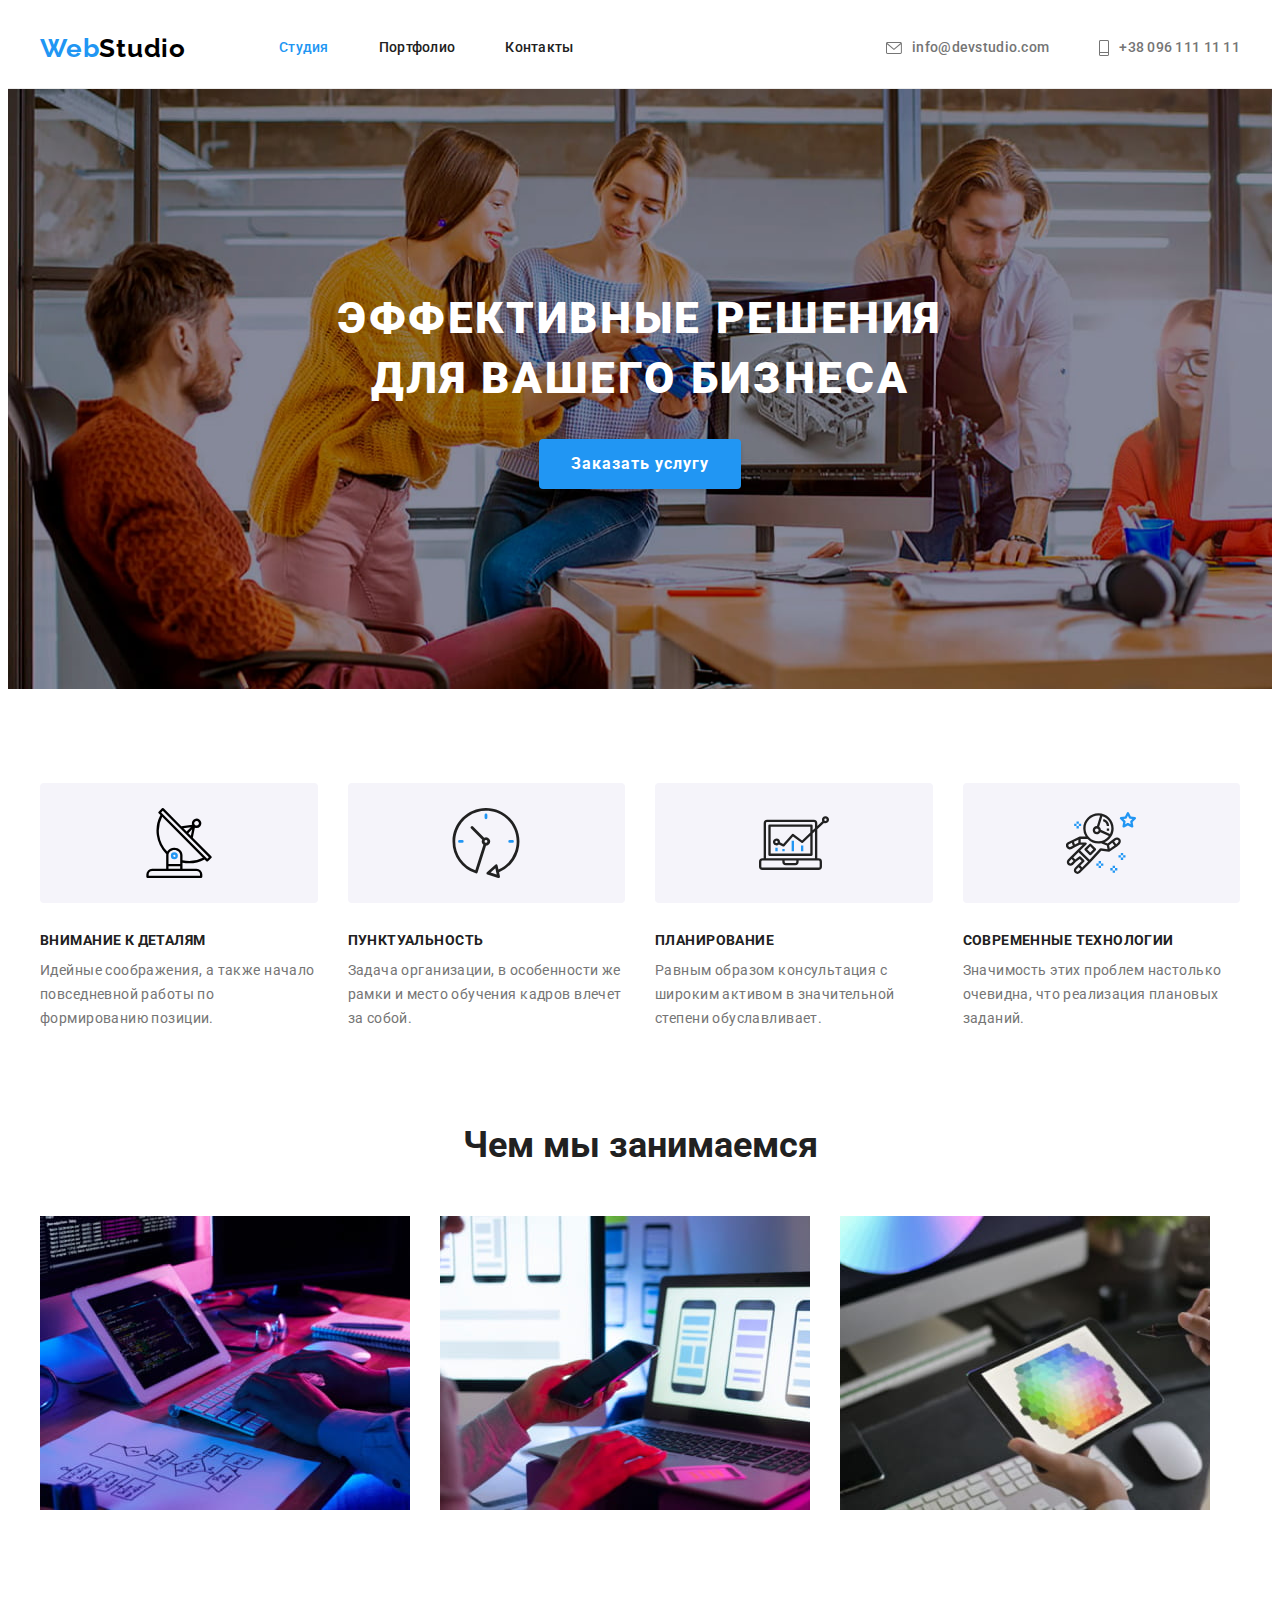
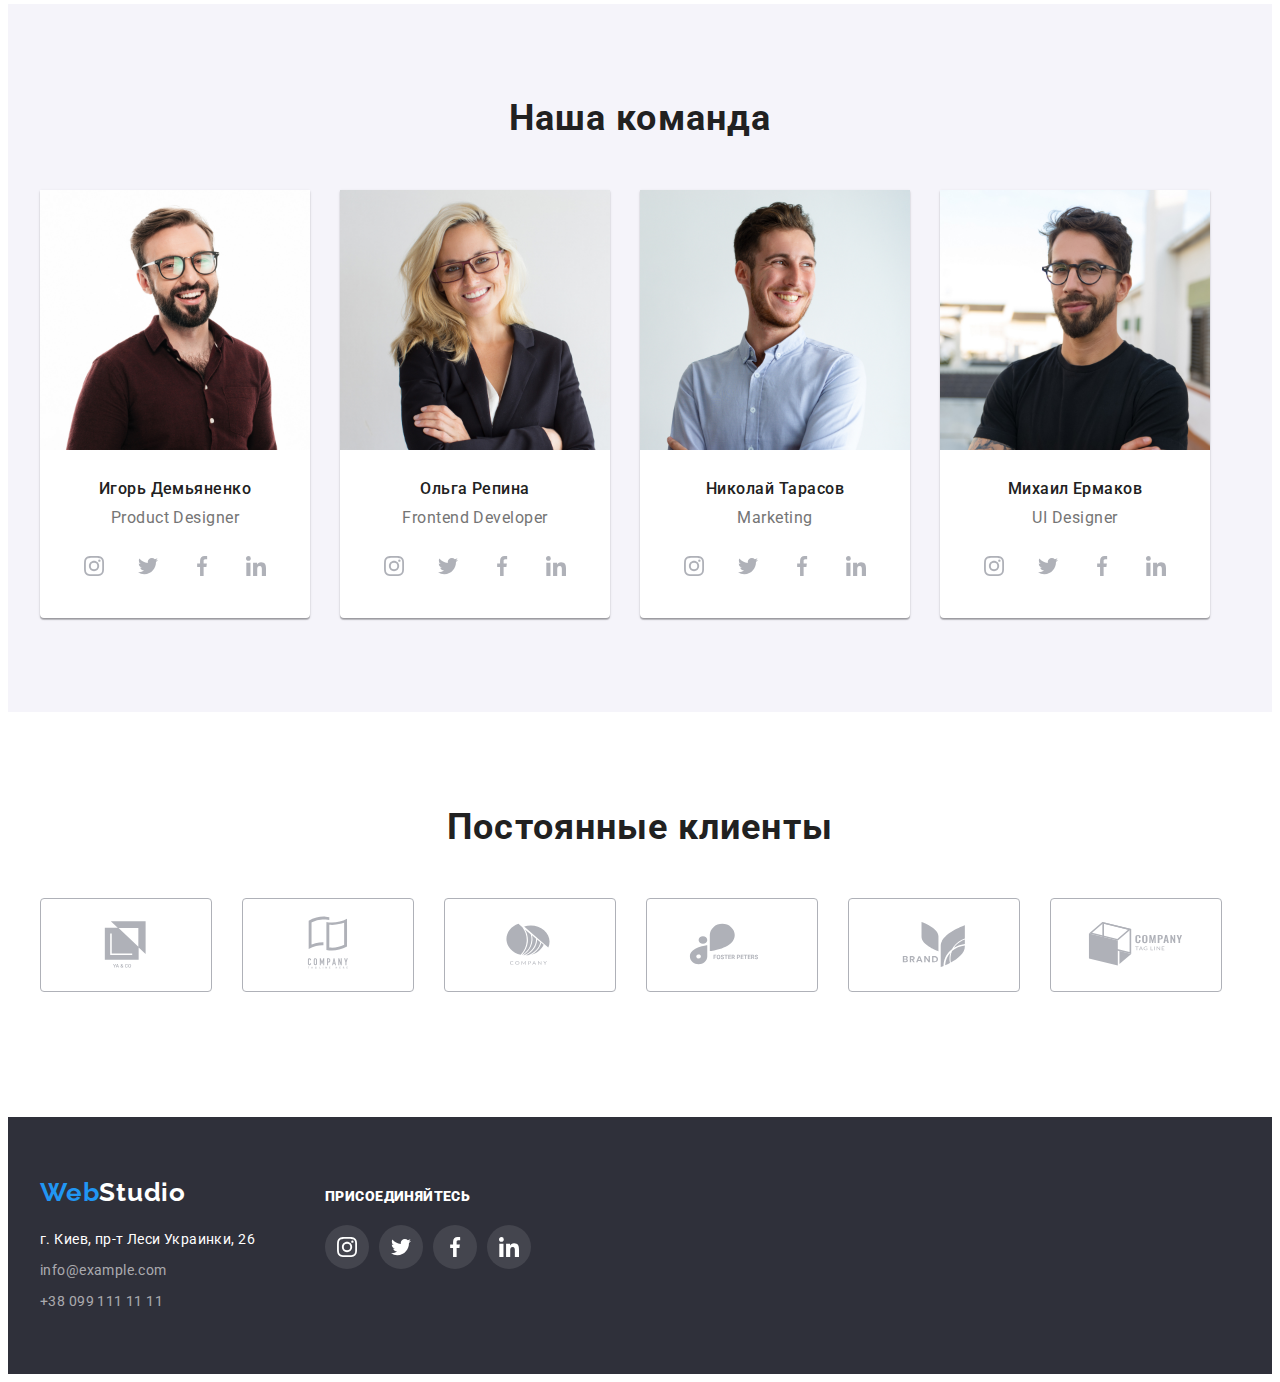
==== commit 968139ae: "exelent" ====
--- a/index.html
+++ b/index.html
@@ -35,16 +35,20 @@
         </nav>
         <ul class="list list-contacts">
           <li class="item header-contact-item">
-            <svg class="icon-envelope" width="16px" height="12px">
-              <use href="./images/symbol-defs.svg#icon-envelope"></use>
-            </svg>
-            <a class="link link-contact" href="mail:info@devstudio.com"> info@devstudio.com </a>
+            <a class="link link-contact" href="mail:info@devstudio.com">
+              <svg class="icon-envelope" width="16px" height="12px">
+                <use href="./images/symbol-defs.svg#icon-envelope"></use>
+              </svg>
+              info@devstudio.com
+            </a>
           </li>
           <li class="item header-contact-item">
-            <svg class="icon-vector" width="10px" height="16px">
-              <use href="./images/symbol-defs.svg#icon-vector"></use>
-            </svg>
-            <a class="link contact" href="tel:+380961111111"> +38 096 111 11 11 </a>
+            <a class="link link-contact" href="tel:+380961111111">
+              <svg class="icon-vector" width="10px" height="16px">
+                <use href="./images/symbol-defs.svg#icon-vector"></use>
+              </svg>
+              +38 096 111 11 11
+            </a>
           </li>
         </ul>
       </div>
@@ -91,19 +95,19 @@
                 Идейные соображения, а также начало повседневной работы по формированию позиции.
               </p>
             </li>
-            <li class="services-item icon-clock">
+            <li class="services-item">
               <h3 class="title">Пунктуальность</h3>
               <p class="text">
                 Задача организации, в особенности же рамки и место обучения кадров влечет за собой.
               </p>
             </li>
-            <li class="services-item icon-diagram">
+            <li class="services-item">
               <h3 class="title">Планирование</h3>
               <p class="text">
                 Равным образом консультация с широким активом в значительной степени обуславливает.
               </p>
             </li>
-            <li class="services-item icon-astronaut">
+            <li class="services-item">
               <h3 class="title">Современные технологии</h3>
               <p class="text">
                 Значимость этих проблем настолько очевидна, что реализация плановых заданий.
@@ -156,30 +160,30 @@
                 <h3 class="title">Игорь Демьяненко</h3>
                 <p class="text">Product Designer</p>
               </div>
-              <ul class="list socials-linc-list">
-                <li class="team-icon-item">
-                  <a class="social-linc" href="./index.html">
+              <ul class="list socials-link-list">
+                <li class="team-icon-item">
+                  <a class="social-link" href="./index.html">
                     <svg class="social-icon" width="20px" height="20px">
                       <use href="./images/symbol-defs.svg#icon-instagram"></use>
                     </svg>
                   </a>
                 </li>
                 <li class="team-icon-item">
-                  <a class="social-linc" href="./index.html">
+                  <a class="social-link" href="./index.html">
                     <svg class="social-icon" width="20px" height="20px">
                       <use href="./images/symbol-defs.svg#icon-twitter"></use>
                     </svg>
                   </a>
                 </li>
                 <li class="team-icon-item">
-                  <a class="social-linc" href="./index.html">
+                  <a class="social-link" href="./index.html">
                     <svg class="social-icon" width="20px" height="20px">
                       <use href="./images/symbol-defs.svg#icon-facebook"></use>
                     </svg>
                   </a>
                 </li>
                 <li class="team-icon-item">
-                  <a class="social-linc" href="./index.html">
+                  <a class="social-link" href="./index.html">
                     <svg class="social-icon" width="20px" height="20px">
                       <use href="./images/symbol-defs.svg#icon-linkedin"></use>
                     </svg>
@@ -198,30 +202,30 @@
                 <h3 class="title">Ольга Репина</h3>
                 <p class="text">Frontend Developer</p>
               </div>
-              <ul class="list socials-linc-list">
-                <li class="team-icon-item">
-                  <a class="social-linc" href="./index.html">
+              <ul class="list socials-link-list">
+                <li class="team-icon-item">
+                  <a class="social-link" href="./index.html">
                     <svg class="social-icon" width="20px" height="20px">
                       <use href="./images/symbol-defs.svg#icon-instagram"></use>
                     </svg>
                   </a>
                 </li>
                 <li class="team-icon-item">
-                  <a class="social-linc" href="./index.html">
+                  <a class="social-link" href="./index.html">
                     <svg class="social-icon" width="20px" height="20px">
                       <use href="./images/symbol-defs.svg#icon-twitter"></use>
                     </svg>
                   </a>
                 </li>
                 <li class="team-icon-item">
-                  <a class="social-linc" href="./index.html">
+                  <a class="social-link" href="./index.html">
                     <svg class="social-icon" width="20px" height="20px">
                       <use href="./images/symbol-defs.svg#icon-facebook"></use>
                     </svg>
                   </a>
                 </li>
                 <li class="team-icon-item">
-                  <a class="social-linc" href="./index.html">
+                  <a class="social-link" href="./index.html">
                     <svg class="social-icon" width="20px" height="20px">
                       <use href="./images/symbol-defs.svg#icon-linkedin"></use>
                     </svg>
@@ -240,30 +244,30 @@
                 <h3 class="title">Николай Тарасов</h3>
                 <p class="text">Marketing</p>
               </div>
-              <ul class="list socials-linc-list">
-                <li class="team-icon-item">
-                  <a class="social-linc" href="./index.html">
+              <ul class="list socials-link-list">
+                <li class="team-icon-item">
+                  <a class="social-link" href="./index.html">
                     <svg class="social-icon" width="20px" height="20px">
                       <use href="./images/symbol-defs.svg#icon-instagram"></use>
                     </svg>
                   </a>
                 </li>
                 <li class="team-icon-item">
-                  <a class="social-linc" href="./index.html">
+                  <a class="social-link" href="./index.html">
                     <svg class="social-icon" width="20px" height="20px">
                       <use href="./images/symbol-defs.svg#icon-twitter"></use>
                     </svg>
                   </a>
                 </li>
                 <li class="team-icon-item">
-                  <a class="social-linc" href="./index.html">
+                  <a class="social-link" href="./index.html">
                     <svg class="social-icon" width="20px" height="20px">
                       <use href="./images/symbol-defs.svg#icon-facebook"></use>
                     </svg>
                   </a>
                 </li>
                 <li class="team-icon-item">
-                  <a class="social-linc" href="./index.html">
+                  <a class="social-link" href="./index.html">
                     <svg class="social-icon" width="20px" height="20px">
                       <use href="./images/symbol-defs.svg#icon-linkedin"></use>
                     </svg>
@@ -282,30 +286,30 @@
                 <h3 class="title">Михаил Ермаков</h3>
                 <p class="text">UI Designer</p>
               </div>
-              <ul class="list socials-linc-list">
-                <li class="team-icon-item">
-                  <a class="social-linc" href="./index.html">
+              <ul class="list socials-link-list">
+                <li class="team-icon-item">
+                  <a class="social-link" href="./index.html">
                     <svg class="social-icon" width="20px" height="20px">
                       <use href="./images/symbol-defs.svg#icon-instagram"></use>
                     </svg>
                   </a>
                 </li>
                 <li class="team-icon-item">
-                  <a class="social-linc" href="./index.html">
+                  <a class="social-link" href="./index.html">
                     <svg class="social-icon" width="20px" height="20px">
                       <use href="./images/symbol-defs.svg#icon-twitter"></use>
                     </svg>
                   </a>
                 </li>
                 <li class="team-icon-item">
-                  <a class="social-linc" href="./index.html">
+                  <a class="social-link" href="./index.html">
                     <svg class="social-icon" width="20px" height="20px">
                       <use href="./images/symbol-defs.svg#icon-facebook"></use>
                     </svg>
                   </a>
                 </li>
                 <li class="team-icon-item">
-                  <a class="social-linc" href="./index.html">
+                  <a class="social-link" href="./index.html">
                     <svg class="social-icon" width="20px" height="20px">
                       <use href="./images/symbol-defs.svg#icon-linkedin"></use>
                     </svg>
@@ -322,35 +326,47 @@
         <div class="conteiner">
           <h2 class="client-title">Постоянные клиенты</h2>
           <ul class="list clients-list">
-            <li>
-              <svg width="106px" heigth="60px">
-                <use href=""></use>
-              </svg>
-            </li>
-            <li>
-              <svg width="106px" heigth="60px">
-                <use href=""></use>
-              </svg>
-            </li>
-            <li>
-              <svg width="106px" heigth="60px">
-                <use href=""></use>
-              </svg>
-            </li>
-            <li>
-              <svg width="106px" heigth="60px">
-                <use href=""></use>
-              </svg>
-            </li>
-            <li>
-              <svg width="106px" heigth="60px">
-                <use href=""></use>
-              </svg>
-            </li>
-            <li>
-              <svg width="106px" heigth="60px">
-                <use href=""></use>
-              </svg>
+            <li class="client-item">
+              <a class="link client-link" href="./index.html">
+                <svg class="client-icon" width="106px" heigth="60px">
+                  <use class="client-icon" href="./images/symbol-defs.svg#icon-logo-1"></use>
+                </svg>
+              </a>
+            </li>
+            <li class="client-item">
+              <a class="link client-link" href="./index.html">
+                <svg class="client-icon" width="106px" heigth="60px">
+                  <use href="./images/symbol-defs.svg#icon-logo-2"></use>
+                </svg>
+              </a>
+            </li>
+            <li class="client-item">
+              <a class="link client-link" href="./index.html">
+                <svg class="client-icon" width="106px" heigth="60px">
+                  <use href="./images/symbol-defs.svg#icon-logo-3"></use>
+                </svg>
+              </a>
+            </li>
+            <li class="client-item">
+              <a class="link client-link" href="./index.html">
+                <svg class="client-icon" width="106px" heigth="60px">
+                  <use href="./images/symbol-defs.svg#icon-logo-4"></use>
+                </svg>
+              </a>
+            </li>
+            <li class="client-item">
+              <a class="link client-link" href="./index.html">
+                <svg class="client-icon" width="106px" heigth="60px">
+                  <use href="./images/symbol-defs.svg#icon-logo-5"></use>
+                </svg>
+              </a>
+            </li>
+            <li class="client-item">
+              <a class="link client-link" href="./index.html">
+                <svg class="client-icon" width="106px" heigth="60px">
+                  <use href="./images/symbol-defs.svg#icon-logo-6"></use>
+                </svg>
+              </a>
             </li>
           </ul>
         </div>
@@ -391,28 +407,28 @@
           <h1 class="title-social"><strong>присоединяйтесь</strong></h1>
           <ul class="list footer-socials-list">
             <li>
-              <a class="footer-social-linc" href="./index.html">
+              <a class="footer-social-link" href="./index.html">
                 <svg class="footer-social-icon" width="20px" height="20px">
                   <use href="./images/symbol-defs.svg#icon-instagram"></use>
                 </svg>
               </a>
             </li>
             <li class="team-icon-item">
-              <a class="footer-social-linc" href="./index.html">
+              <a class="footer-social-link" href="./index.html">
                 <svg class="footer-social-icon" width="20px" height="20px">
                   <use href="./images/symbol-defs.svg#icon-twitter"></use>
                 </svg>
               </a>
             </li>
             <li class="team-icon-item">
-              <a class="footer-social-linc" href="./index.html">
+              <a class="footer-social-link" href="./index.html">
                 <svg class="footer-social-icon" width="20px" height="20px">
                   <use href="./images/symbol-defs.svg#icon-facebook"></use>
                 </svg>
               </a>
             </li>
             <li class="team-icon-item">
-              <a class="footer-social-linc" href="./index.html">
+              <a class="footer-social-link" href="./index.html">
                 <svg class="footer-social-icon" width="20px" height="20px">
                   <use href="./images/symbol-defs.svg#icon-linkedin"></use>
                 </svg>
--- a/css/styles.css
+++ b/css/styles.css
@@ -22,7 +22,7 @@
   --button-accent: #188ce8;
   --border-hero-cl: #ececec;
   --border-project-cl: #eeeeee;
-  --icon-team-cl: #afb1b8;
+  --icon-cl: #afb1b8;
 }
 
 body {
@@ -150,7 +150,8 @@
 }
 
 .link-contact {
-  display: inline-block;
+  display: inline-flex;
+  align-items: center;
   padding-top: 32px;
   padding-bottom: 32px;
 
@@ -168,10 +169,10 @@
 .icon-envelope,
 .icon-vector {
   margin-right: 10px;
-  fill: var(--icon-header-cl);
-}
-
-.link-contact:hover .icon-envelope,
+  fill: currentColor;
+}
+
+.link-contact:hover,
 .icon-envelope:focus {
   fill: var(--accent-color);
 }
@@ -388,25 +389,25 @@
   letter-spacing: 0.03em;
 }
 
-.socials-linc-list {
+.socials-link-list {
   display: flex;
   justify-content: center;
   gap: 10px;
   padding-bottom: 30px;
 }
 
-.social-linc {
+.social-link {
   display: flex;
   width: 44px;
   height: 44px;
   justify-content: center;
   align-items: center;
   border-radius: 50%;
-  color: var(--icon-team-cl);
-}
-
-.social-linc:hover,
-.social-linc:focus {
+  color: var(--icon-cl);
+}
+
+.social-link:hover,
+.social-link:focus {
   background-color: var(--accent-color);
   color: var(--white-txt-color);
 }
@@ -418,6 +419,7 @@
 /* clients */
 
 .client-title {
+  margin-bottom: 50px;
   font-weight: 700;
   font-size: 36px;
   line-height: 42px;
@@ -427,8 +429,35 @@
 }
 
 .clients-list {
-  display: flex;
-}
+  display: inline-flex;
+}
+
+.client-item:not(:last-child) {
+  margin-right: 30px;
+}
+
+.client-link {
+  display: flex;
+  align-content: center;
+  justify-content: center;
+  align-items: center;
+  width: 170px;
+  height: 92px;
+  color: var(--icon-cl);
+  border: 1px solid var(--icon-cl);
+  border-radius: 4px;
+}
+
+.client-link:hover,
+.client-link:focus {
+  color: var(--accent-color);
+  border: 1px solid var(--accent-color);
+}
+
+.client-icon {
+  fill: currentColor;
+}
+
 /* footer */
 
 .footer {
@@ -489,7 +518,7 @@
   gap: 10px;
 }
 
-.footer-social-linc {
+.footer-social-link {
   display: flex;
   width: 44px;
   height: 44px;
@@ -502,8 +531,8 @@
 .footer-social-icon {
   fill: var(--white-txt-color);
 }
-.footer-social-linc:hover,
-.footer-social-linc:focus {
+.footer-social-link:hover,
+.footer-social-link:focus {
   background-color: var(--accent-color);
 }
 
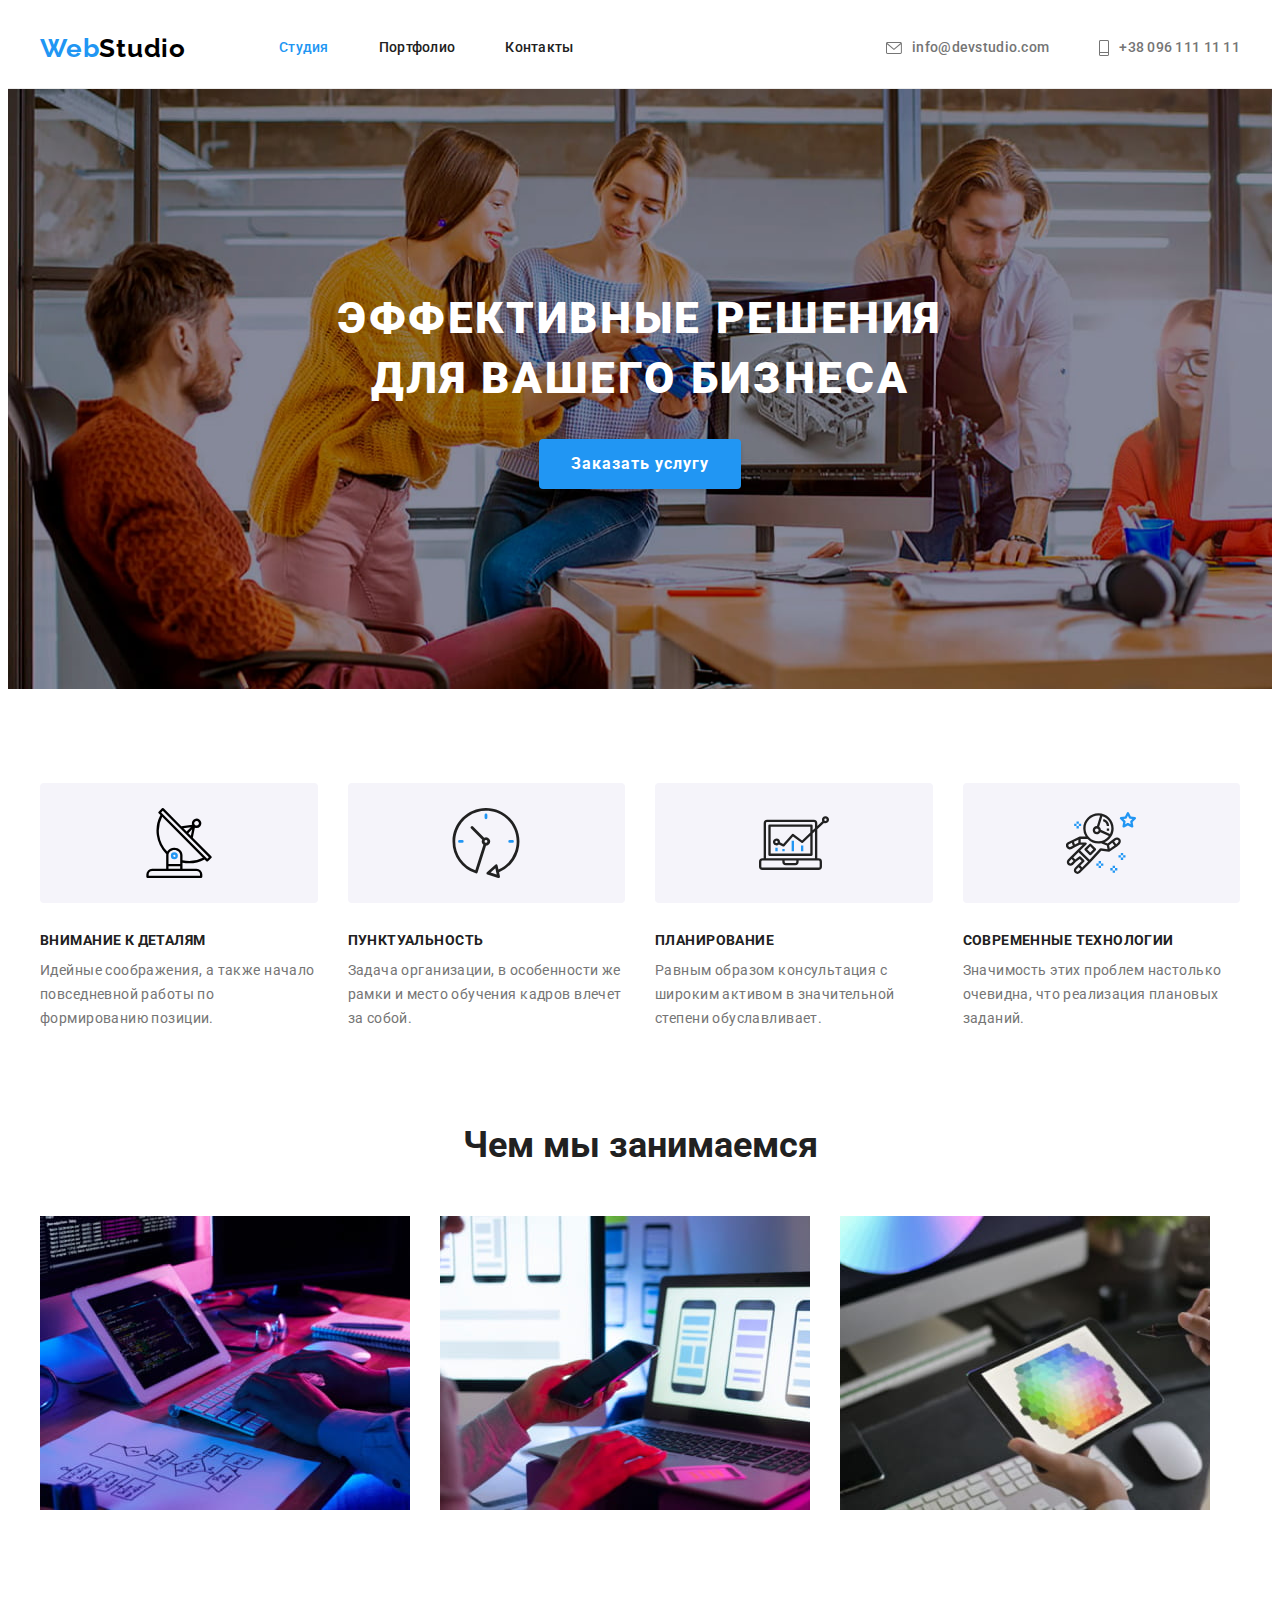
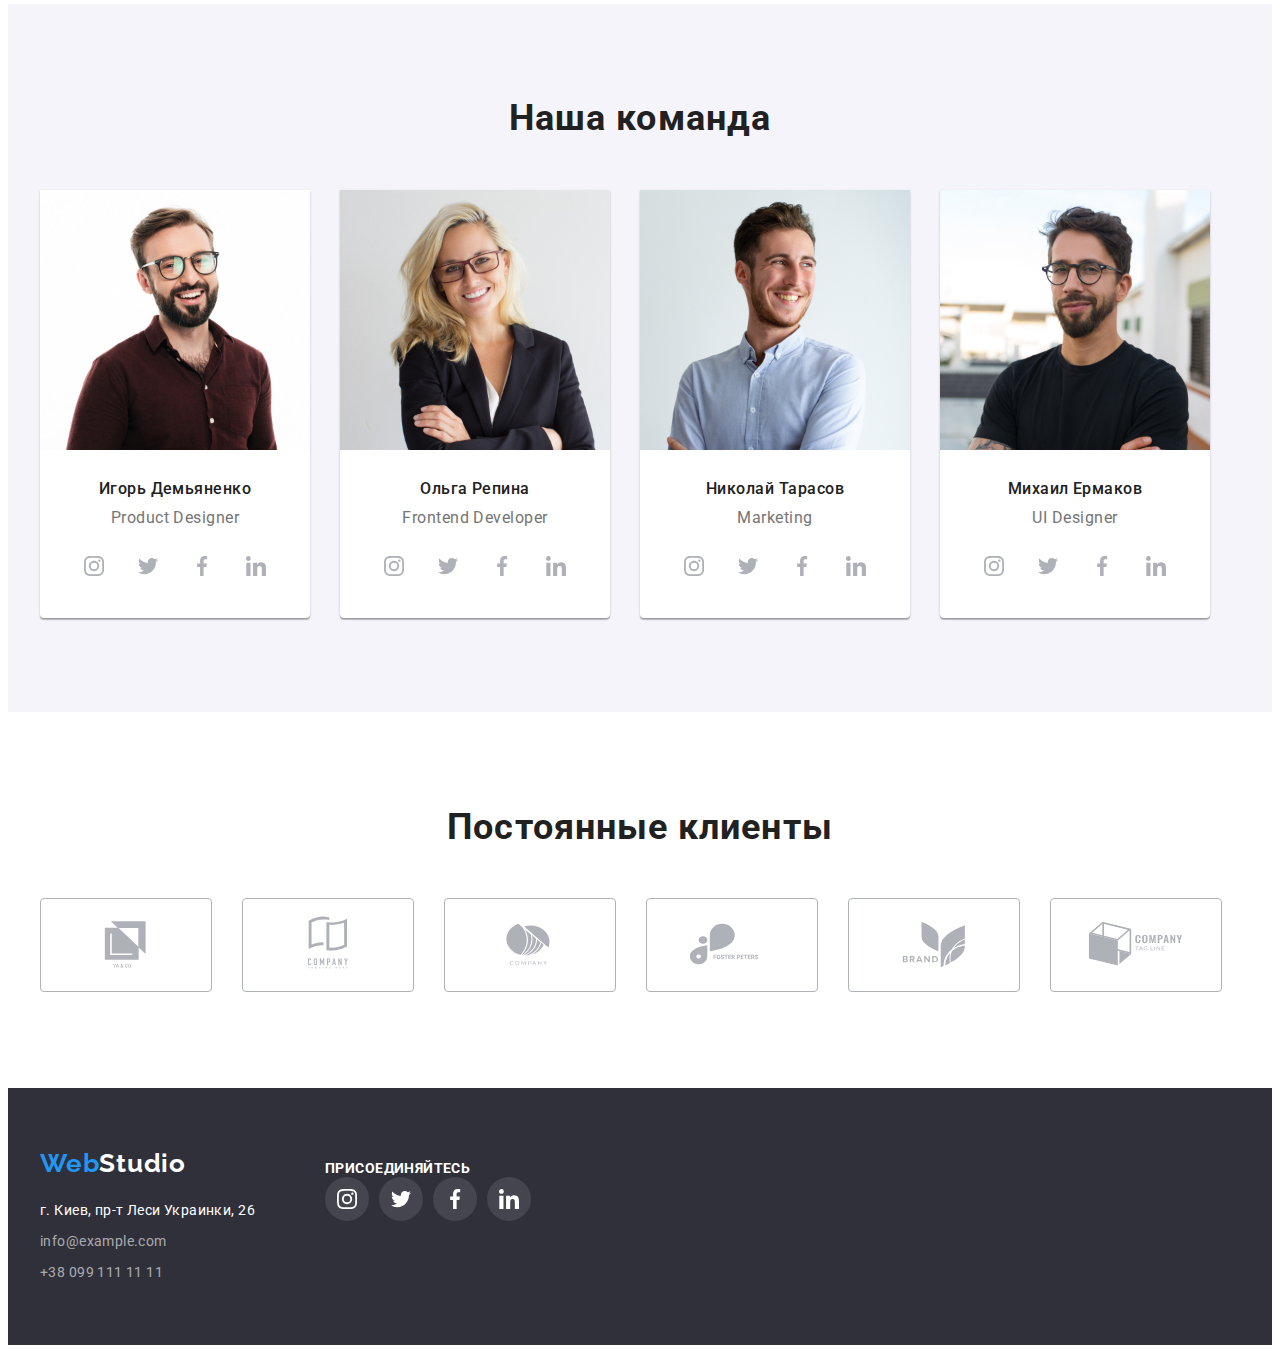
==== commit 97e53848: "fex clients" ====
--- a/index.html
+++ b/index.html
@@ -163,28 +163,28 @@
               <ul class="list socials-link-list">
                 <li class="team-icon-item">
                   <a class="social-link" href="./index.html">
-                    <svg class="social-icon" width="20px" height="20px">
+                    <svg class="social-icon" width="20px" height="20px" aria-label="instagram">
                       <use href="./images/symbol-defs.svg#icon-instagram"></use>
                     </svg>
                   </a>
                 </li>
                 <li class="team-icon-item">
                   <a class="social-link" href="./index.html">
-                    <svg class="social-icon" width="20px" height="20px">
+                    <svg class="social-icon" width="20px" height="20px" aria-label="twitter">
                       <use href="./images/symbol-defs.svg#icon-twitter"></use>
                     </svg>
                   </a>
                 </li>
                 <li class="team-icon-item">
                   <a class="social-link" href="./index.html">
-                    <svg class="social-icon" width="20px" height="20px">
+                    <svg class="social-icon" width="20px" height="20px" aria-label="facebook">
                       <use href="./images/symbol-defs.svg#icon-facebook"></use>
                     </svg>
                   </a>
                 </li>
                 <li class="team-icon-item">
                   <a class="social-link" href="./index.html">
-                    <svg class="social-icon" width="20px" height="20px">
+                    <svg class="social-icon" width="20px" height="20px" aria-label="linkedin">
                       <use href="./images/symbol-defs.svg#icon-linkedin"></use>
                     </svg>
                   </a>
@@ -205,28 +205,28 @@
               <ul class="list socials-link-list">
                 <li class="team-icon-item">
                   <a class="social-link" href="./index.html">
-                    <svg class="social-icon" width="20px" height="20px">
+                    <svg class="social-icon" width="20px" height="20px" aria-label="instagram">
                       <use href="./images/symbol-defs.svg#icon-instagram"></use>
                     </svg>
                   </a>
                 </li>
                 <li class="team-icon-item">
                   <a class="social-link" href="./index.html">
-                    <svg class="social-icon" width="20px" height="20px">
+                    <svg class="social-icon" width="20px" height="20px" aria-label="twitter">
                       <use href="./images/symbol-defs.svg#icon-twitter"></use>
                     </svg>
                   </a>
                 </li>
                 <li class="team-icon-item">
                   <a class="social-link" href="./index.html">
-                    <svg class="social-icon" width="20px" height="20px">
+                    <svg class="social-icon" width="20px" height="20px" aria-label="facebook">
                       <use href="./images/symbol-defs.svg#icon-facebook"></use>
                     </svg>
                   </a>
                 </li>
                 <li class="team-icon-item">
                   <a class="social-link" href="./index.html">
-                    <svg class="social-icon" width="20px" height="20px">
+                    <svg class="social-icon" width="20px" height="20px" aria-label="linkedin">
                       <use href="./images/symbol-defs.svg#icon-linkedin"></use>
                     </svg>
                   </a>
@@ -247,28 +247,28 @@
               <ul class="list socials-link-list">
                 <li class="team-icon-item">
                   <a class="social-link" href="./index.html">
-                    <svg class="social-icon" width="20px" height="20px">
+                    <svg class="social-icon" width="20px" height="20px" aria-label="instagram">
                       <use href="./images/symbol-defs.svg#icon-instagram"></use>
                     </svg>
                   </a>
                 </li>
                 <li class="team-icon-item">
                   <a class="social-link" href="./index.html">
-                    <svg class="social-icon" width="20px" height="20px">
+                    <svg class="social-icon" width="20px" height="20px" aria-label="twitter">
                       <use href="./images/symbol-defs.svg#icon-twitter"></use>
                     </svg>
                   </a>
                 </li>
                 <li class="team-icon-item">
                   <a class="social-link" href="./index.html">
-                    <svg class="social-icon" width="20px" height="20px">
+                    <svg class="social-icon" width="20px" height="20px" aria-label="facebook">
                       <use href="./images/symbol-defs.svg#icon-facebook"></use>
                     </svg>
                   </a>
                 </li>
                 <li class="team-icon-item">
                   <a class="social-link" href="./index.html">
-                    <svg class="social-icon" width="20px" height="20px">
+                    <svg class="social-icon" width="20px" height="20px" aria-label="linkedin">
                       <use href="./images/symbol-defs.svg#icon-linkedin"></use>
                     </svg>
                   </a>
@@ -289,28 +289,28 @@
               <ul class="list socials-link-list">
                 <li class="team-icon-item">
                   <a class="social-link" href="./index.html">
-                    <svg class="social-icon" width="20px" height="20px">
+                    <svg class="social-icon" width="20px" height="20px" aria-label="instagram">
                       <use href="./images/symbol-defs.svg#icon-instagram"></use>
                     </svg>
                   </a>
                 </li>
                 <li class="team-icon-item">
                   <a class="social-link" href="./index.html">
-                    <svg class="social-icon" width="20px" height="20px">
+                    <svg class="social-icon" width="20px" height="20px" aria-label="twitter">
                       <use href="./images/symbol-defs.svg#icon-twitter"></use>
                     </svg>
                   </a>
                 </li>
                 <li class="team-icon-item">
                   <a class="social-link" href="./index.html">
-                    <svg class="social-icon" width="20px" height="20px">
+                    <svg class="social-icon" width="20px" height="20px" aria-label="facebook">
                       <use href="./images/symbol-defs.svg#icon-facebook"></use>
                     </svg>
                   </a>
                 </li>
                 <li class="team-icon-item">
                   <a class="social-link" href="./index.html">
-                    <svg class="social-icon" width="20px" height="20px">
+                    <svg class="social-icon" width="20px" height="20px" aria-label="linkedin">
                       <use href="./images/symbol-defs.svg#icon-linkedin"></use>
                     </svg>
                   </a>
@@ -404,31 +404,31 @@
         </div>
 
         <div class="footer-social-conteiner">
-          <h1 class="title-social"><strong>присоединяйтесь</strong></h1>
+          <strong class="title-social">присоединяйтесь</strong>
           <ul class="list footer-socials-list">
             <li>
-              <a class="footer-social-link" href="./index.html">
+              <a class="footer-social-link" href="./index.html" aria-label="linkedin">
                 <svg class="footer-social-icon" width="20px" height="20px">
                   <use href="./images/symbol-defs.svg#icon-instagram"></use>
                 </svg>
               </a>
             </li>
             <li class="team-icon-item">
-              <a class="footer-social-link" href="./index.html">
+              <a class="footer-social-link" href="./index.html" aria-label="twitter">
                 <svg class="footer-social-icon" width="20px" height="20px">
                   <use href="./images/symbol-defs.svg#icon-twitter"></use>
                 </svg>
               </a>
             </li>
             <li class="team-icon-item">
-              <a class="footer-social-link" href="./index.html">
+              <a class="footer-social-link" href="./index.html" aria-label="facebook">
                 <svg class="footer-social-icon" width="20px" height="20px">
                   <use href="./images/symbol-defs.svg#icon-facebook"></use>
                 </svg>
               </a>
             </li>
             <li class="team-icon-item">
-              <a class="footer-social-link" href="./index.html">
+              <a class="footer-social-link" href="./index.html" aria-label="linkedin">
                 <svg class="footer-social-icon" width="20px" height="20px">
                   <use href="./images/symbol-defs.svg#icon-linkedin"></use>
                 </svg>
--- a/css/styles.css
+++ b/css/styles.css
@@ -252,6 +252,7 @@
 
 .list-icon {
   display: flex;
+  margin-bottom: 30px;
 }
 
 .icon-item {
@@ -261,7 +262,7 @@
   width: 270px;
   height: 120px;
   margin-right: 30px;
-  margin-bottom: 30px;
+
   flex-basis: calc((100% - 90px) / 4);
 
   border-radius: 4px;
@@ -455,6 +456,8 @@
 }
 
 .client-icon {
+  width: 106px;
+  height: 92px;
   fill: currentColor;
 }
 
@@ -592,6 +595,12 @@
   margin-bottom: 0;
 }
 
+.project-item:hover,
+.project-item:focus {
+  box-shadow: 0px 1px 1px rgba(0, 0, 0, 0.12), 0px 4px 4px rgba(0, 0, 0, 0.06),
+    1px 4px 6px rgba(0, 0, 0, 0.16);
+}
+
 .project-link {
   text-decoration: none;
 }
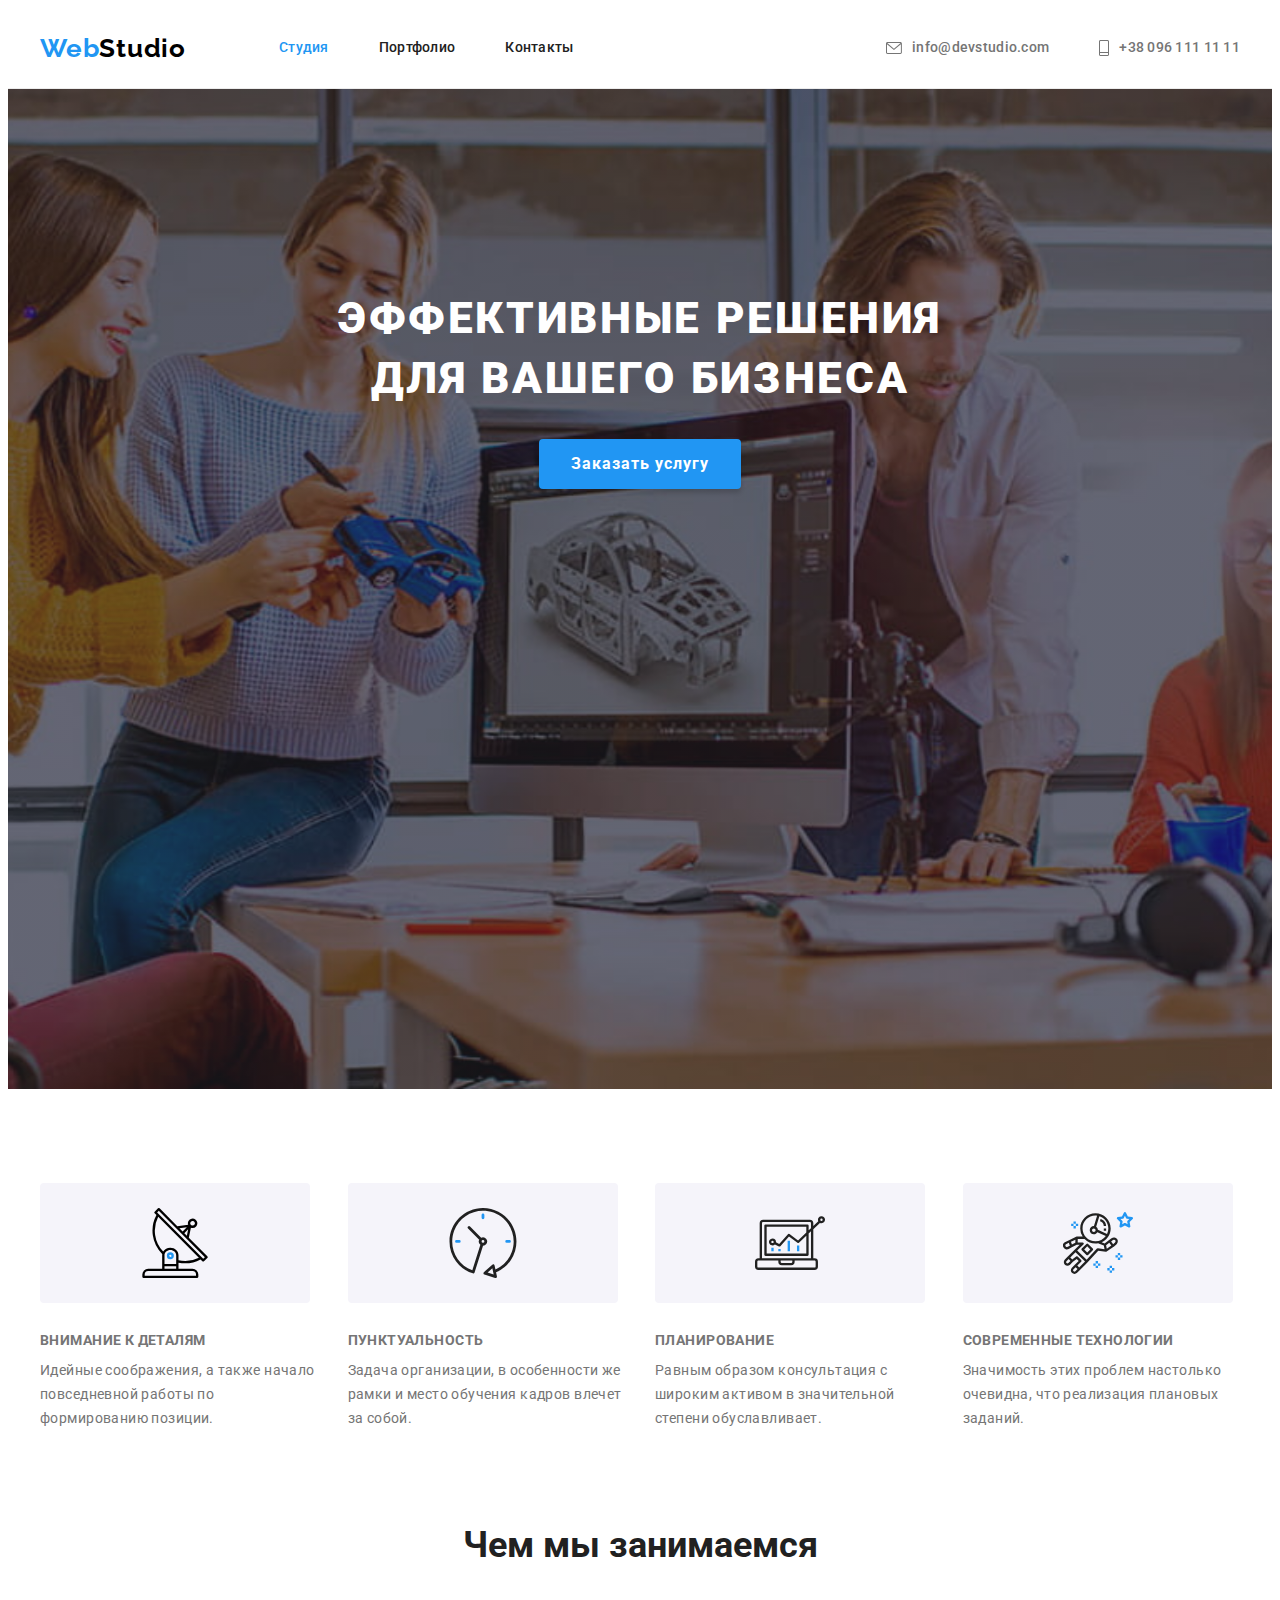
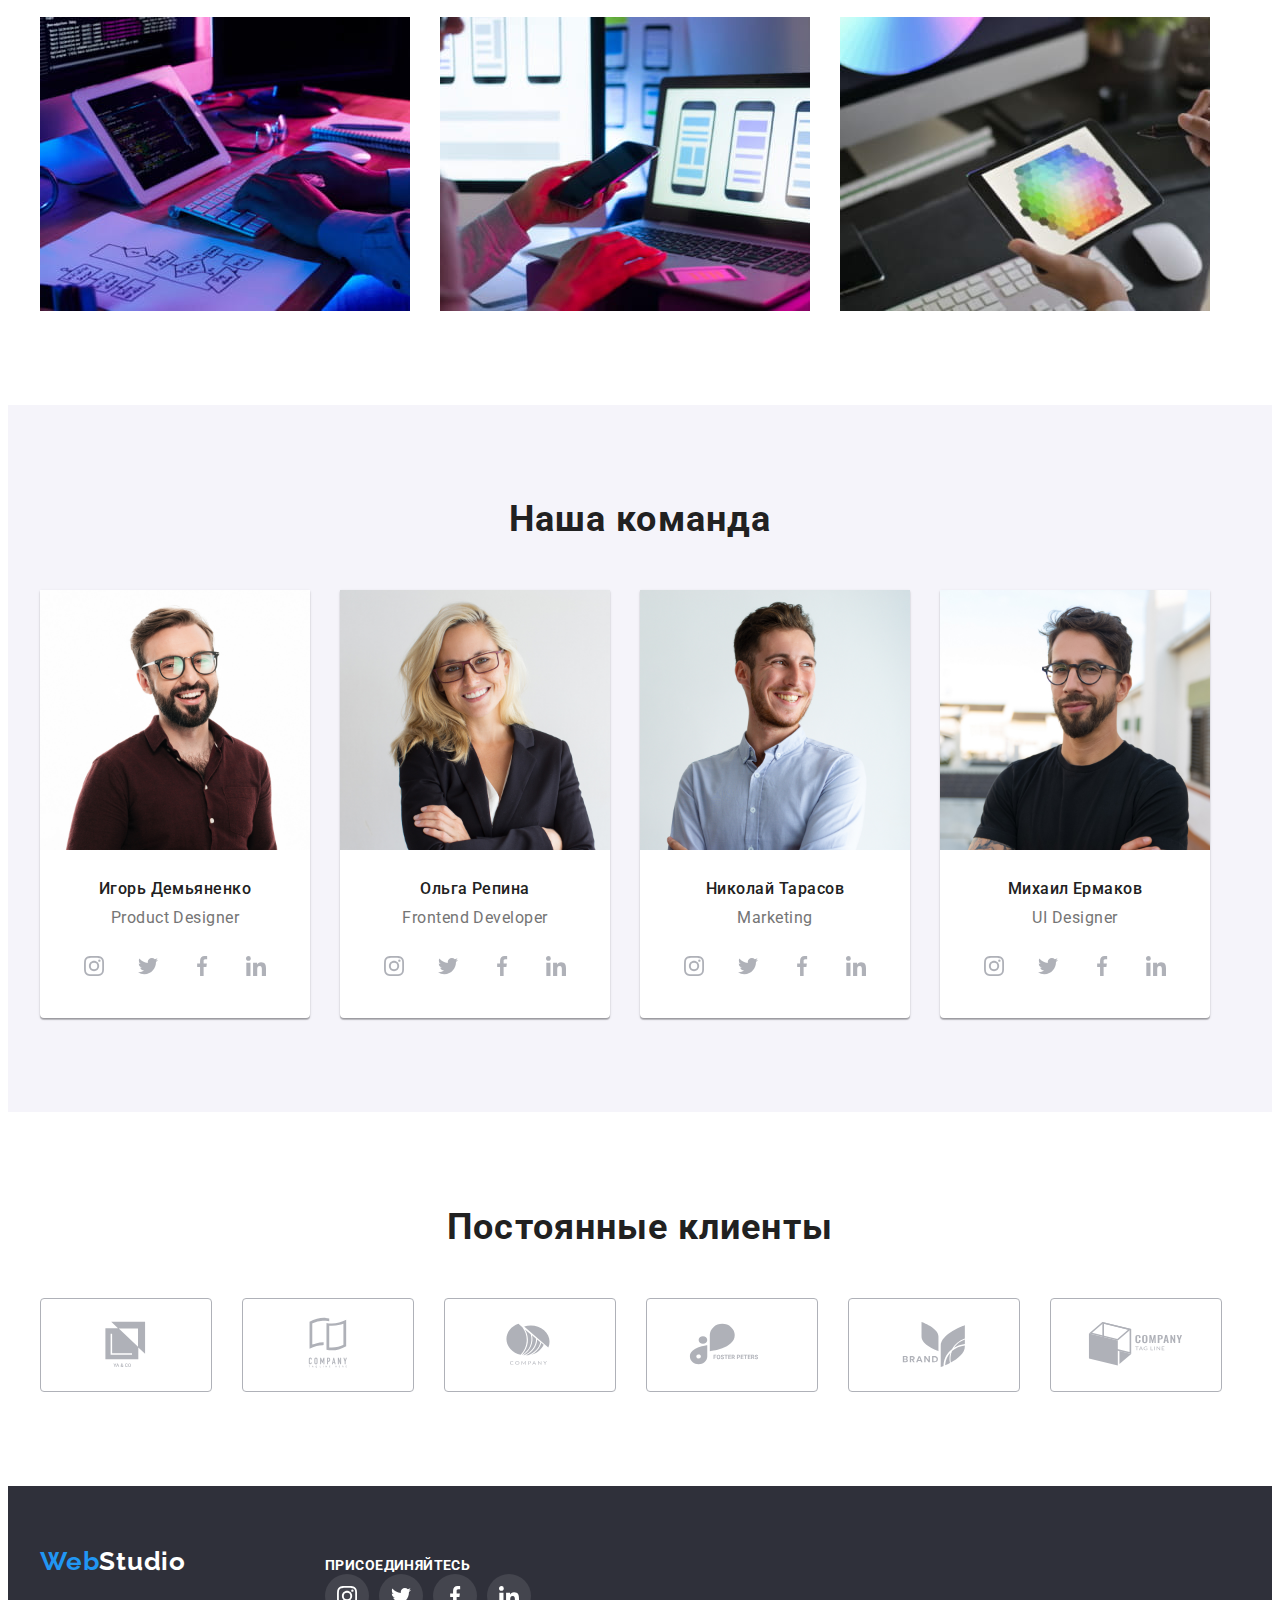
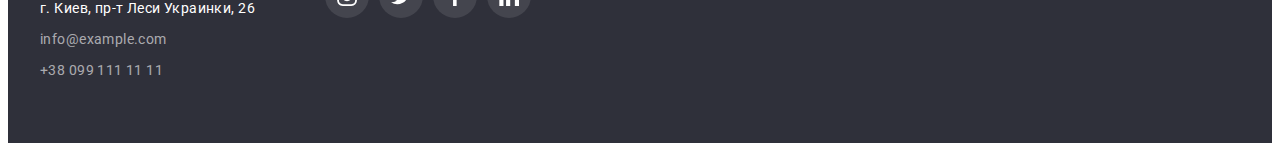
==== commit cd1a7eeb: "fix" ====
--- a/index.html
+++ b/index.html
@@ -37,7 +37,7 @@
           <li class="item header-contact-item">
             <a class="link link-contact" href="mail:info@devstudio.com">
               <svg class="icon-envelope" width="16px" height="12px">
-                <use href="./images/symbol-defs.svg#icon-envelope"></use>
+                <use href="./images/icons.svg#icon-envelope"></use>
               </svg>
               info@devstudio.com
             </a>
@@ -45,7 +45,7 @@
           <li class="item header-contact-item">
             <a class="link link-contact" href="tel:+380961111111">
               <svg class="icon-vector" width="10px" height="16px">
-                <use href="./images/symbol-defs.svg#icon-vector"></use>
+                <use href="./images/icons.svg#icon-vector"></use>
               </svg>
               +38 096 111 11 11
             </a>
@@ -66,48 +66,49 @@
       <section class="services section">
         <div class="conteiner services-flex">
           <h2 class="visualli-hedden">Наши преимущества</h2>
-          <ul class="list-icon list">
-            <li class="icon-item">
-              <svg class="services-icon" width="70px" height="70px">
-                <use href="./images/symbol-defs.svg#icon-antenna"></use>
-              </svg>
-            </li>
-            <li class="icon-item">
-              <svg class="services-icon" width="70px" height="70px">
-                <use href="./images/symbol-defs.svg#icon-clock"></use>
-              </svg>
-            </li>
-            <li class="icon-item">
-              <svg class="services-icon" width="70px" height="70px  ">
-                <use href="./images/symbol-defs.svg#icon-diagram"></use>
-              </svg>
-            </li>
-            <li class="icon-item">
-              <svg class="services-icon" width="70px" height="70px">
-                <use href="./images/symbol-defs.svg#icon-astronaut"></use>
-              </svg>
-            </li>
-          </ul>
           <ul class="services-list list">
             <li class="services-item">
+              <div class="icon-item">
+                <svg class="services-icon" width="70" height="70">
+                  <use href="./images/icons.svg#icon-antenna"></use>
+                </svg>
+              </div>
               <h3 class="title">Внимание к деталям</h3>
               <p class="text">
                 Идейные соображения, а также начало повседневной работы по формированию позиции.
               </p>
             </li>
+
             <li class="services-item">
+              <div class="icon-item">
+                <svg class="services-icon" width="70" height="70">
+                  <use href="./images/icons.svg#icon-clock"></use>
+                </svg>
+              </div>
               <h3 class="title">Пунктуальность</h3>
               <p class="text">
                 Задача организации, в особенности же рамки и место обучения кадров влечет за собой.
               </p>
             </li>
+
             <li class="services-item">
+              <div class="icon-item">
+                <svg class="services-icon" width="70" height="70">
+                  <use href="./images/icons.svg#icon-diagram"></use>
+                </svg>
+              </div>
               <h3 class="title">Планирование</h3>
               <p class="text">
                 Равным образом консультация с широким активом в значительной степени обуславливает.
               </p>
             </li>
+
             <li class="services-item">
+              <div class="icon-item">
+                <svg class="services-icon" width="70" height="70">
+                  <use href="./images/icons.svg#icon-astronaut"></use>
+                </svg>
+              </div>
               <h3 class="title">Современные технологии</h3>
               <p class="text">
                 Значимость этих проблем настолько очевидна, что реализация плановых заданий.
@@ -159,37 +160,38 @@
               <div class="team-conteiner">
                 <h3 class="title">Игорь Демьяненко</h3>
                 <p class="text">Product Designer</p>
-              </div>
-              <ul class="list socials-link-list">
-                <li class="team-icon-item">
-                  <a class="social-link" href="./index.html">
-                    <svg class="social-icon" width="20px" height="20px" aria-label="instagram">
-                      <use href="./images/symbol-defs.svg#icon-instagram"></use>
-                    </svg>
-                  </a>
-                </li>
-                <li class="team-icon-item">
-                  <a class="social-link" href="./index.html">
-                    <svg class="social-icon" width="20px" height="20px" aria-label="twitter">
-                      <use href="./images/symbol-defs.svg#icon-twitter"></use>
-                    </svg>
-                  </a>
-                </li>
-                <li class="team-icon-item">
-                  <a class="social-link" href="./index.html">
-                    <svg class="social-icon" width="20px" height="20px" aria-label="facebook">
-                      <use href="./images/symbol-defs.svg#icon-facebook"></use>
-                    </svg>
-                  </a>
-                </li>
-                <li class="team-icon-item">
-                  <a class="social-link" href="./index.html">
-                    <svg class="social-icon" width="20px" height="20px" aria-label="linkedin">
-                      <use href="./images/symbol-defs.svg#icon-linkedin"></use>
-                    </svg>
-                  </a>
-                </li>
-              </ul>
+
+                <ul class="list socials-link-list">
+                  <li class="team-icon-item">
+                    <a class="social-link" href="./index.html">
+                      <svg class="social-icon" width="20" height="20" aria-label="instagram">
+                        <use href="./images/icons.svg#icon-instagram"></use>
+                      </svg>
+                    </a>
+                  </li>
+                  <li class="team-icon-item">
+                    <a class="social-link" href="./index.html">
+                      <svg class="social-icon" width="20" height="20" aria-label="twitter">
+                        <use href="./images/icons.svg#icon-twitter"></use>
+                      </svg>
+                    </a>
+                  </li>
+                  <li class="team-icon-item">
+                    <a class="social-link" href="./index.html">
+                      <svg class="social-icon" width="20" height="20" aria-label="facebook">
+                        <use href="./images/icons.svg#icon-facebook"></use>
+                      </svg>
+                    </a>
+                  </li>
+                  <li class="team-icon-item">
+                    <a class="social-link" href="./index.html">
+                      <svg class="social-icon" width="20" height="20" aria-label="linkedin">
+                        <use href="./images/icons.svg#icon-linkedin"></use>
+                      </svg>
+                    </a>
+                  </li>
+                </ul>
+              </div>
             </li>
             <li class="time-item">
               <img
@@ -201,38 +203,40 @@
               <div class="team-conteiner">
                 <h3 class="title">Ольга Репина</h3>
                 <p class="text">Frontend Developer</p>
-              </div>
-              <ul class="list socials-link-list">
-                <li class="team-icon-item">
-                  <a class="social-link" href="./index.html">
-                    <svg class="social-icon" width="20px" height="20px" aria-label="instagram">
-                      <use href="./images/symbol-defs.svg#icon-instagram"></use>
-                    </svg>
-                  </a>
-                </li>
-                <li class="team-icon-item">
-                  <a class="social-link" href="./index.html">
-                    <svg class="social-icon" width="20px" height="20px" aria-label="twitter">
-                      <use href="./images/symbol-defs.svg#icon-twitter"></use>
-                    </svg>
-                  </a>
-                </li>
-                <li class="team-icon-item">
-                  <a class="social-link" href="./index.html">
-                    <svg class="social-icon" width="20px" height="20px" aria-label="facebook">
-                      <use href="./images/symbol-defs.svg#icon-facebook"></use>
-                    </svg>
-                  </a>
-                </li>
-                <li class="team-icon-item">
-                  <a class="social-link" href="./index.html">
-                    <svg class="social-icon" width="20px" height="20px" aria-label="linkedin">
-                      <use href="./images/symbol-defs.svg#icon-linkedin"></use>
-                    </svg>
-                  </a>
-                </li>
-              </ul>
-            </li>
+
+                <ul class="list socials-link-list">
+                  <li class="team-icon-item">
+                    <a class="social-link" href="./index.html">
+                      <svg class="social-icon" width="20" height="20" aria-label="instagram">
+                        <use href="./images/icons.svg#icon-instagram"></use>
+                      </svg>
+                    </a>
+                  </li>
+                  <li class="team-icon-item">
+                    <a class="social-link" href="./index.html">
+                      <svg class="social-icon" width="20" height="20" aria-label="twitter">
+                        <use href="./images/icons.svg#icon-twitter"></use>
+                      </svg>
+                    </a>
+                  </li>
+                  <li class="team-icon-item">
+                    <a class="social-link" href="./index.html">
+                      <svg class="social-icon" width="20" height="20" aria-label="facebook">
+                        <use href="./images/icons.svg#icon-facebook"></use>
+                      </svg>
+                    </a>
+                  </li>
+                  <li class="team-icon-item">
+                    <a class="social-link" href="./index.html">
+                      <svg class="social-icon" width="20" height="20" aria-label="linkedin">
+                        <use href="./images/icons.svg#icon-linkedin"></use>
+                      </svg>
+                    </a>
+                  </li>
+                </ul>
+              </div>
+            </li>
+
             <li class="time-item">
               <img
                 src="./images/portret3.jpg"
@@ -243,37 +247,38 @@
               <div class="team-conteiner">
                 <h3 class="title">Николай Тарасов</h3>
                 <p class="text">Marketing</p>
-              </div>
-              <ul class="list socials-link-list">
-                <li class="team-icon-item">
-                  <a class="social-link" href="./index.html">
-                    <svg class="social-icon" width="20px" height="20px" aria-label="instagram">
-                      <use href="./images/symbol-defs.svg#icon-instagram"></use>
-                    </svg>
-                  </a>
-                </li>
-                <li class="team-icon-item">
-                  <a class="social-link" href="./index.html">
-                    <svg class="social-icon" width="20px" height="20px" aria-label="twitter">
-                      <use href="./images/symbol-defs.svg#icon-twitter"></use>
-                    </svg>
-                  </a>
-                </li>
-                <li class="team-icon-item">
-                  <a class="social-link" href="./index.html">
-                    <svg class="social-icon" width="20px" height="20px" aria-label="facebook">
-                      <use href="./images/symbol-defs.svg#icon-facebook"></use>
-                    </svg>
-                  </a>
-                </li>
-                <li class="team-icon-item">
-                  <a class="social-link" href="./index.html">
-                    <svg class="social-icon" width="20px" height="20px" aria-label="linkedin">
-                      <use href="./images/symbol-defs.svg#icon-linkedin"></use>
-                    </svg>
-                  </a>
-                </li>
-              </ul>
+
+                <ul class="list socials-link-list">
+                  <li class="team-icon-item">
+                    <a class="social-link" href="./index.html">
+                      <svg class="social-icon" width="20" height="20" aria-label="instagram">
+                        <use href="./images/icons.svg#icon-instagram"></use>
+                      </svg>
+                    </a>
+                  </li>
+                  <li class="team-icon-item">
+                    <a class="social-link" href="./index.html">
+                      <svg class="social-icon" width="20" height="20" aria-label="twitter">
+                        <use href="./images/icons.svg#icon-twitter"></use>
+                      </svg>
+                    </a>
+                  </li>
+                  <li class="team-icon-item">
+                    <a class="social-link" href="./index.html">
+                      <svg class="social-icon" width="20" height="20" aria-label="facebook">
+                        <use href="./images/icons.svg#icon-facebook"></use>
+                      </svg>
+                    </a>
+                  </li>
+                  <li class="team-icon-item">
+                    <a class="social-link" href="./index.html">
+                      <svg class="social-icon" width="20" height="20" aria-label="linkedin">
+                        <use href="./images/icons.svg#icon-linkedin"></use>
+                      </svg>
+                    </a>
+                  </li>
+                </ul>
+              </div>
             </li>
             <li class="time-item">
               <img
@@ -285,37 +290,38 @@
               <div class="team-conteiner">
                 <h3 class="title">Михаил Ермаков</h3>
                 <p class="text">UI Designer</p>
-              </div>
-              <ul class="list socials-link-list">
-                <li class="team-icon-item">
-                  <a class="social-link" href="./index.html">
-                    <svg class="social-icon" width="20px" height="20px" aria-label="instagram">
-                      <use href="./images/symbol-defs.svg#icon-instagram"></use>
-                    </svg>
-                  </a>
-                </li>
-                <li class="team-icon-item">
-                  <a class="social-link" href="./index.html">
-                    <svg class="social-icon" width="20px" height="20px" aria-label="twitter">
-                      <use href="./images/symbol-defs.svg#icon-twitter"></use>
-                    </svg>
-                  </a>
-                </li>
-                <li class="team-icon-item">
-                  <a class="social-link" href="./index.html">
-                    <svg class="social-icon" width="20px" height="20px" aria-label="facebook">
-                      <use href="./images/symbol-defs.svg#icon-facebook"></use>
-                    </svg>
-                  </a>
-                </li>
-                <li class="team-icon-item">
-                  <a class="social-link" href="./index.html">
-                    <svg class="social-icon" width="20px" height="20px" aria-label="linkedin">
-                      <use href="./images/symbol-defs.svg#icon-linkedin"></use>
-                    </svg>
-                  </a>
-                </li>
-              </ul>
+
+                <ul class="list socials-link-list">
+                  <li class="team-icon-item">
+                    <a class="social-link" href="./index.html">
+                      <svg class="social-icon" width="20" height="20" aria-label="instagram">
+                        <use href="./images/icons.svg#icon-instagram"></use>
+                      </svg>
+                    </a>
+                  </li>
+                  <li class="team-icon-item">
+                    <a class="social-link" href="./index.html">
+                      <svg class="social-icon" width="20" height="20" aria-label="twitter">
+                        <use href="./images/icons.svg#icon-twitter"></use>
+                      </svg>
+                    </a>
+                  </li>
+                  <li class="team-icon-item">
+                    <a class="social-link" href="./index.html">
+                      <svg class="social-icon" width="20" height="20" aria-label="facebook">
+                        <use href="./images/icons.svg#icon-facebook"></use>
+                      </svg>
+                    </a>
+                  </li>
+                  <li class="team-icon-item">
+                    <a class="social-link" href="./index.html">
+                      <svg class="social-icon" width="20" height="20" aria-label="linkedin">
+                        <use href="./images/icons.svg#icon-linkedin"></use>
+                      </svg>
+                    </a>
+                  </li>
+                </ul>
+              </div>
             </li>
           </ul>
         </div>
@@ -328,43 +334,43 @@
           <ul class="list clients-list">
             <li class="client-item">
               <a class="link client-link" href="./index.html">
-                <svg class="client-icon" width="106px" heigth="60px">
-                  <use class="client-icon" href="./images/symbol-defs.svg#icon-logo-1"></use>
-                </svg>
-              </a>
-            </li>
-            <li class="client-item">
-              <a class="link client-link" href="./index.html">
-                <svg class="client-icon" width="106px" heigth="60px">
-                  <use href="./images/symbol-defs.svg#icon-logo-2"></use>
-                </svg>
-              </a>
-            </li>
-            <li class="client-item">
-              <a class="link client-link" href="./index.html">
-                <svg class="client-icon" width="106px" heigth="60px">
-                  <use href="./images/symbol-defs.svg#icon-logo-3"></use>
-                </svg>
-              </a>
-            </li>
-            <li class="client-item">
-              <a class="link client-link" href="./index.html">
-                <svg class="client-icon" width="106px" heigth="60px">
-                  <use href="./images/symbol-defs.svg#icon-logo-4"></use>
-                </svg>
-              </a>
-            </li>
-            <li class="client-item">
-              <a class="link client-link" href="./index.html">
-                <svg class="client-icon" width="106px" heigth="60px">
-                  <use href="./images/symbol-defs.svg#icon-logo-5"></use>
-                </svg>
-              </a>
-            </li>
-            <li class="client-item">
-              <a class="link client-link" href="./index.html">
-                <svg class="client-icon" width="106px" heigth="60px">
-                  <use href="./images/symbol-defs.svg#icon-logo-6"></use>
+                <svg class="client-icon" width="106" height="60">
+                  <use class="client-icon" href="./images/icons.svg#icon-logo-1"></use>
+                </svg>
+              </a>
+            </li>
+            <li class="client-item">
+              <a class="link client-link" href="./index.html">
+                <svg class="client-icon" width="106" height="60">
+                  <use href="./images/icons.svg#icon-logo-2"></use>
+                </svg>
+              </a>
+            </li>
+            <li class="client-item">
+              <a class="link client-link" href="./index.html">
+                <svg class="client-icon" width="106" height="60">
+                  <use href="./images/icons.svg#icon-logo-3"></use>
+                </svg>
+              </a>
+            </li>
+            <li class="client-item">
+              <a class="link client-link" href="./index.html">
+                <svg class="client-icon" width="106" height="60">
+                  <use href="./images/icons.svg#icon-logo-4"></use>
+                </svg>
+              </a>
+            </li>
+            <li class="client-item">
+              <a class="link client-link" href="./index.html">
+                <svg class="client-icon" width="106" height="60">
+                  <use href="./images/icons.svg#icon-logo-5"></use>
+                </svg>
+              </a>
+            </li>
+            <li class="client-item">
+              <a class="link client-link" href="./index.html">
+                <svg class="client-icon" width="106" height="60">
+                  <use href="./images/icons.svg#icon-logo-6"></use>
                 </svg>
               </a>
             </li>
@@ -406,31 +412,31 @@
         <div class="footer-social-conteiner">
           <strong class="title-social">присоединяйтесь</strong>
           <ul class="list footer-socials-list">
-            <li>
+            <li class="footer-icon-item">
               <a class="footer-social-link" href="./index.html" aria-label="linkedin">
-                <svg class="footer-social-icon" width="20px" height="20px">
-                  <use href="./images/symbol-defs.svg#icon-instagram"></use>
-                </svg>
-              </a>
-            </li>
-            <li class="team-icon-item">
+                <svg class="footer-social-icon" width="20" height="20">
+                  <use href="./images/icons.svg#icon-instagram"></use>
+                </svg>
+              </a>
+            </li>
+            <li class="footer-icon-item">
               <a class="footer-social-link" href="./index.html" aria-label="twitter">
-                <svg class="footer-social-icon" width="20px" height="20px">
-                  <use href="./images/symbol-defs.svg#icon-twitter"></use>
-                </svg>
-              </a>
-            </li>
-            <li class="team-icon-item">
+                <svg class="footer-social-icon" width="20" height="20">
+                  <use href="./images/icons.svg#icon-twitter"></use>
+                </svg>
+              </a>
+            </li>
+            <li class="footer-icon-item">
               <a class="footer-social-link" href="./index.html" aria-label="facebook">
-                <svg class="footer-social-icon" width="20px" height="20px">
-                  <use href="./images/symbol-defs.svg#icon-facebook"></use>
-                </svg>
-              </a>
-            </li>
-            <li class="team-icon-item">
+                <svg class="footer-social-icon" width="20" height="20">
+                  <use href="./images/icons.svg#icon-facebook"></use>
+                </svg>
+              </a>
+            </li>
+            <li class="footer-icon-item">
               <a class="footer-social-link" href="./index.html" aria-label="linkedin">
-                <svg class="footer-social-icon" width="20px" height="20px">
-                  <use href="./images/symbol-defs.svg#icon-linkedin"></use>
+                <svg class="footer-social-icon" width="20" height="20">
+                  <use href="./images/icons.svg#icon-linkedin"></use>
                 </svg>
               </a>
             </li>
--- a/css/styles.css
+++ b/css/styles.css
@@ -143,6 +143,11 @@
   letter-spacing: 0.02em;
 }
 
+.nav-link:hover,
+.nav-link:focus {
+  color: var(--accent-color);
+}
+
 /* header contact */
 
 .list-contacts {
@@ -172,11 +177,6 @@
   fill: currentColor;
 }
 
-.link-contact:hover,
-.icon-envelope:focus {
-  fill: var(--accent-color);
-}
-
 .list .link.current,
 .link-contact:hover,
 .link-contact:focus {
@@ -186,7 +186,7 @@
 /* hero */
 
 .hero {
-  margin: auto;
+  margin: 0 auto;
   padding: 200px 0;
 
   background-color: var(--hero-bg-color);
@@ -194,9 +194,12 @@
 
 .hero-bg {
   max-width: 1600px;
-
-  background-image: url(../images/bg-hero.jpg),
-    linear-gradient(to right, rgba(47, 48, 58, 0.4), rgba(47, 48, 58, 0.4));
+  height: 600px;
+  background-image: linear-gradient(to right, rgba(47, 48, 58, 0.4), rgba(47, 48, 58, 0.4)),
+    url(../images/bg-hero.jpg);
+  background-repeat: no-repeat;
+  background-size: cover;
+  background-position: center;
 }
 
 .hero-title {
@@ -245,15 +248,11 @@
 /* main */
 
 .services .title {
+  h
   color: var(--text-color);
 }
 
 /* services */
-
-.list-icon {
-  display: flex;
-  margin-bottom: 30px;
-}
 
 .icon-item {
   display: flex;
@@ -262,7 +261,7 @@
   width: 270px;
   height: 120px;
   margin-right: 30px;
-
+  margin-bottom: 30px;
   flex-basis: calc((100% - 90px) / 4);
 
   border-radius: 4px;
@@ -368,8 +367,8 @@
 }
 
 .team-conteiner {
-  padding-top: 30px;
-  margin-bottom: 16px;
+  padding: 30px 0;
+ 
 }
 
 .team-list .title {
@@ -383,7 +382,9 @@
   line-height: 1.18;
 }
 
-.team .text {
+.team-conteiner .text {
+  margin-bottom: 16px;
+
   text-align: center;
   font-size: 16px;
   line-height: 1.18;
@@ -393,8 +394,10 @@
 .socials-link-list {
   display: flex;
   justify-content: center;
-  gap: 10px;
-  padding-bottom: 30px;
+}
+
+.team-icon-item:not(:last-child) {
+  margin-right: 10px;
 }
 
 .social-link {
@@ -452,12 +455,10 @@
 .client-link:hover,
 .client-link:focus {
   color: var(--accent-color);
-  border: 1px solid var(--accent-color);
+  border-color: 1px solid var(--accent-color);
 }
 
 .client-icon {
-  width: 106px;
-  height: 92px;
   fill: currentColor;
 }
 
@@ -472,6 +473,8 @@
 
 .conteiner-flex {
   display: flex;
+  align-items: baseline;
+
 }
 
 .logo-footer {
@@ -500,9 +503,15 @@
   letter-spacing: 0.03em;
 }
 
+.address-studio:hover,
+.address-studio:focus,
+.address-contact:hover,
+.address-contact:focus{
+  color: var(--accent-color);
+}
+
 .footer-social-conteiner {
   margin-left: 70px;
-  padding-top: 12px;
 }
 
 .title-social {
@@ -518,7 +527,10 @@
 .footer-socials-list {
   display: flex;
   justify-content: center;
-  gap: 10px;
+}
+
+.footer-icon-item:not(:last-child) {
+  margin-right: 10px;
 }
 
 .footer-social-link {
@@ -595,14 +607,18 @@
   margin-bottom: 0;
 }
 
-.project-item:hover,
-.project-item:focus {
-  box-shadow: 0px 1px 1px rgba(0, 0, 0, 0.12), 0px 4px 4px rgba(0, 0, 0, 0.06),
-    1px 4px 6px rgba(0, 0, 0, 0.16);
-}
+
 
 .project-link {
   text-decoration: none;
+}
+
+.project-item> .project-link:hover,
+.project-item> .project-link:focus{
+  display: block;
+  box-shadow: 0px 1px 1px rgba(0, 0, 0, 0.12),
+   0px 4px 4px rgba(0, 0, 0, 0.06), 
+   1px 4px 6px rgba(0, 0, 0, 0.16);
 }
 
 .txt-conteiner {
